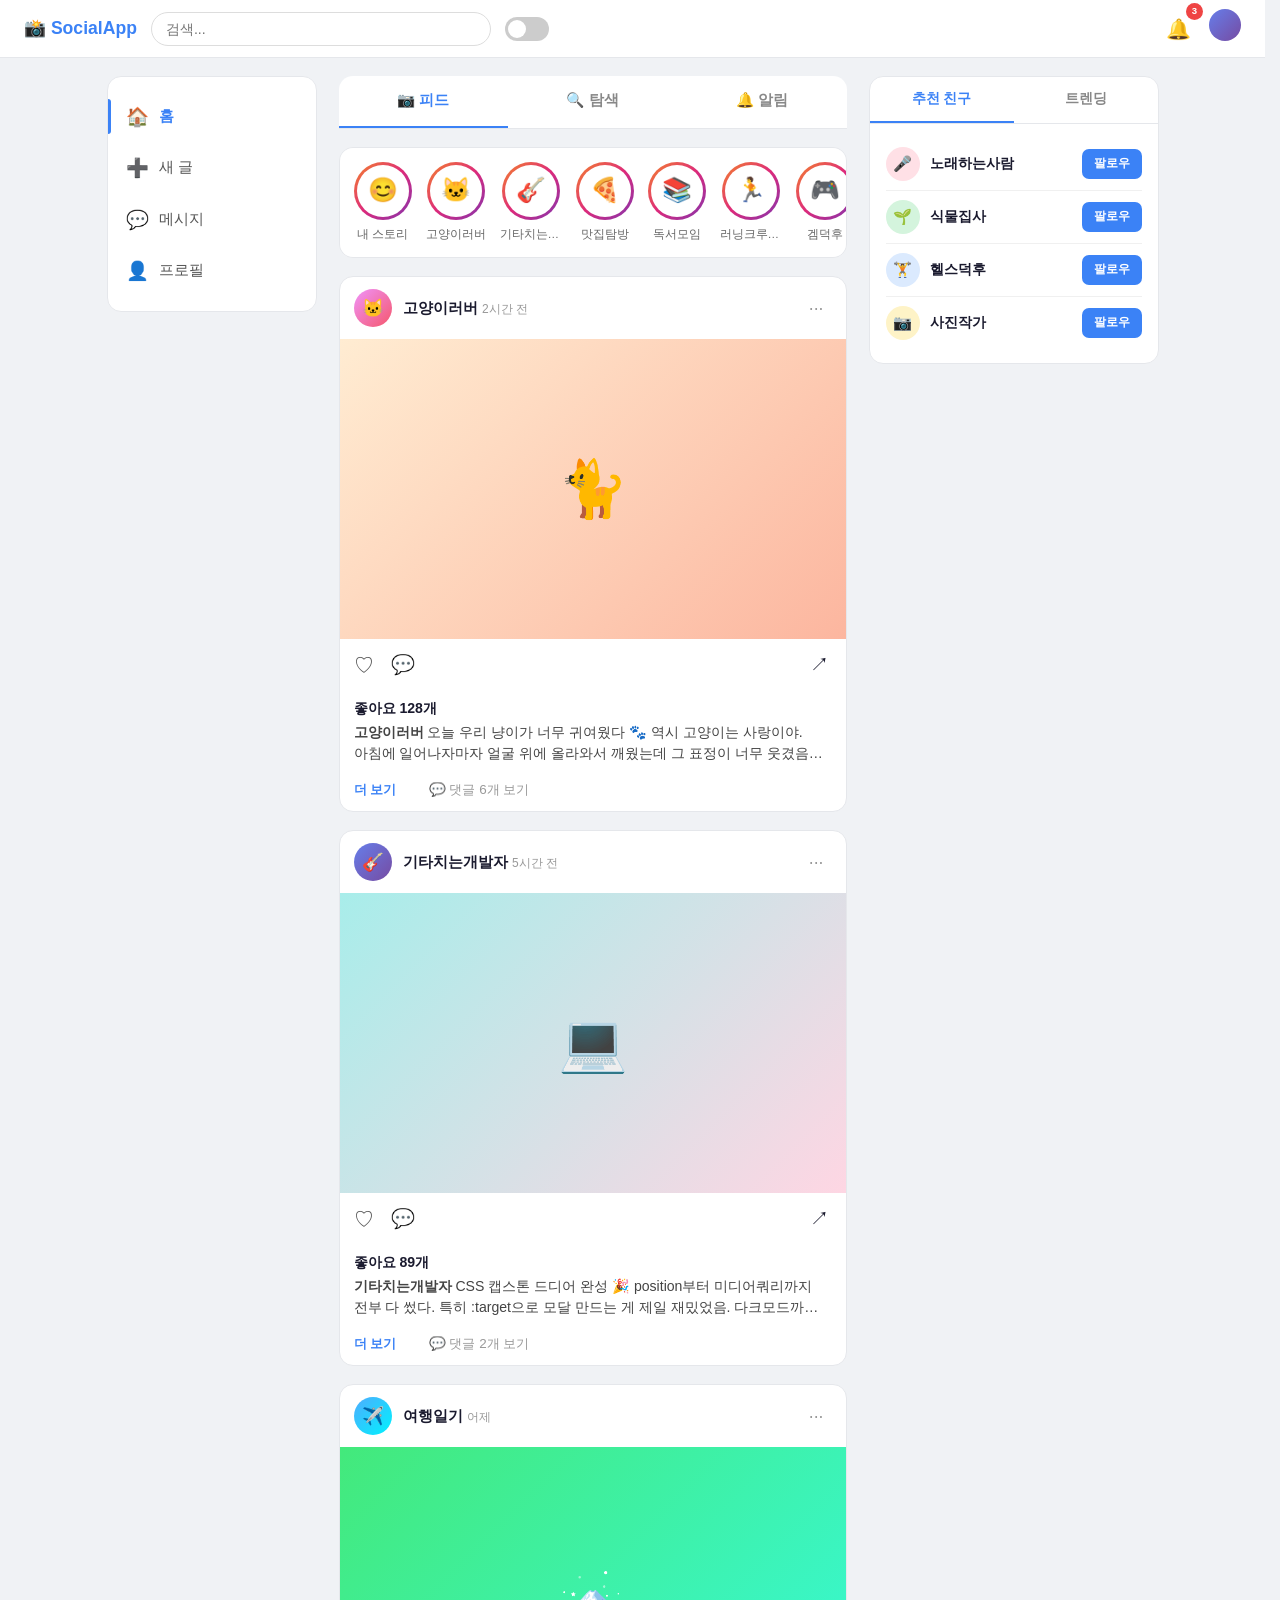
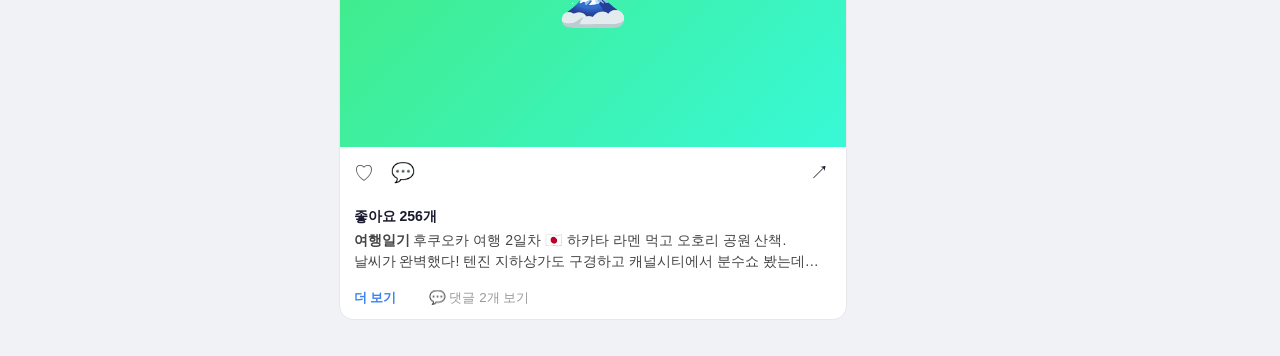
==== index.html @ 917cfbed "파일 이름 수정" ====
<!DOCTYPE html>
<html lang="ko">
<head>
  <meta charset="UTF-8">
  <meta name="viewport" content="width=device-width, initial-scale=1.0">
  <meta name="description" content="SocialApp — 친구들의 일상을 공유하는 SNS 피드">
  <title>SocialApp — 피드</title>
  <style>
/* ══════════════════════════════════════
   🔧 리셋 + 기본 설정
   ══════════════════════════════════════ */
*,*::before,*::after { box-sizing: border-box; margin: 0; padding: 0; }

html {
  /* 스크롤바 자리를 항상 예약 → 탭 전환 시 콘텐츠 길이가 달라도 폭이 안 바뀜 */
  scrollbar-gutter: stable;
  /* 구형 브라우저 fallback: 세로 스크롤바 항상 표시 */
  overflow-y: scroll;
}

body {
  font-family: 'Pretendard', -apple-system, BlinkMacSystemFont, 'Segoe UI', sans-serif;
  background: #f0f2f5;
  color: #1a1a2e;
  line-height: 1.6;
  /* 자연어 줄바꿈: 한글·영어 혼용 시 단어 잘림 방지 */
  word-break: keep-all;
  overflow-wrap: break-word;
}

/* 스크린리더 전용 (시각적으로 숨기되 접근성 유지) */
.sr-only {
  position: absolute;
  width: 1px; height: 1px;
  padding: 0; margin: -1px;
  overflow: hidden;
  clip: rect(0,0,0,0);
  white-space: nowrap;
  border: 0;
}

/* 키보드 포커스 시각화 — 접근성 필수! */
:focus-visible {
  outline: 2px solid #3b82f6;
  outline-offset: 2px;
}

/* 모달이 열리면 뒷배경 스크롤 잠금 (:target 모달 감지) */
body:has(.detail-modal:target),
body:has(.new-post-modal:target) {
  overflow: hidden;
}

/* 링크 기본 스타일 */
a { text-decoration: none; color: inherit; }

/* 이미지·미디어 반응형 기본 */
img, svg, video { max-width: 100%; height: auto; display: block; }

/* 버튼 리셋 */
button {
  font: inherit;
  cursor: pointer;
  border: none;
  background: none;
}

/* 리스트 리셋 */
ul, ol { list-style: none; }

/* ══════════════════════════════════════
   🌙 10. 다크모드 (:has)
   ══════════════════════════════════════ */
#dark-mode { display: none; }

.toggle-switch {
  position: relative;
  width: 44px; height: 24px;
  background: #ccc;
  border-radius: 12px;
  cursor: pointer;
  transition: background 0.3s;
  flex-shrink: 0;
}
.toggle-switch::after {
  content: '';
  position: absolute;
  top: 3px; left: 3px;
  width: 18px; height: 18px;
  background: #fff;
  border-radius: 50%;
  transition: transform 0.3s;
}

/* 체크 시 토글 이동 */
#dark-mode:checked + .site-header .toggle-switch { background: #3b82f6; }
#dark-mode:checked + .site-header .toggle-switch::after { transform: translateX(20px); }

/* :has() — 전체 다크 전환 */
body:has(#dark-mode:checked) { background: #0d1117; color: #e6edf3; }
body:has(#dark-mode:checked) .site-header { background: #161b22; border-color: #30363d; }
body:has(#dark-mode:checked) .post-card,
body:has(#dark-mode:checked) .aside-panel,
body:has(#dark-mode:checked) .sidebar,
body:has(#dark-mode:checked) .stories { background: #161b22; border-color: #30363d; }
body:has(#dark-mode:checked) .search-input { background: #21262d; border-color: #30363d; color: #e6edf3; }
body:has(#dark-mode:checked) .mobile-nav { background: #161b22; border-color: #30363d; }
body:has(#dark-mode:checked) .dropdown-menu { background: #21262d; border-color: #30363d; }
body:has(#dark-mode:checked) .sidebar a { color: #aaa; }
body:has(#dark-mode:checked) .sidebar a:hover { background: rgba(255,255,255,.06); color: #fff; }
body:has(#dark-mode:checked) .tab-bar label { color: #888; }
body:has(#dark-mode:checked) .story-name { color: #aaa; }
body:has(#dark-mode:checked) .post-text { color: #ccc; }
body:has(#dark-mode:checked) .detail-box { background: #161b22; color: #e6edf3; }
body:has(#dark-mode:checked) .detail-content { background: #161b22; }
body:has(#dark-mode:checked) .detail-comment { background: #21262d; }
body:has(#dark-mode:checked) .comments-toggle { color: #60a5fa; }
body:has(#dark-mode:checked) .modal-box { background: #161b22; color: #e6edf3; }
body:has(#dark-mode:checked) .modal-input,
body:has(#dark-mode:checked) .modal-textarea { background: #21262d; border-color: #30363d; color: #e6edf3; }
body:has(#dark-mode:checked) .explore-item { background: #21262d; }
body:has(#dark-mode:checked) .notif-item { border-color: #30363d; }
body:has(#dark-mode:checked) .post-menu-list { background: #21262d; border-color: #30363d; }
body:has(#dark-mode:checked) .more-link { color: #60a5fa; }

/* ══════════════════════════════════════
   🧭 1. 헤더 (sticky)
   ══════════════════════════════════════ */
.site-header {
  position: sticky;
  top: 0;
  z-index: 100;
  background: #fff;
  border-bottom: 1px solid #e5e7eb;
  display: flex;
  align-items: center;
  gap: 8px;
  padding: 0 12px;
  height: 58px;
}

.site-logo {
  font-weight: 800;
  font-size: 0.95rem;
  color: #3b82f6;
  white-space: nowrap;
}

/* 검색 폼 */
.search-form { flex: 1; max-width: 120px; }
.search-input {
  width: 100%;
  padding: 8px 14px;
  border: 1px solid #ddd;
  border-radius: 20px;
  font-size: 0.8rem;
  transition: border-color 0.2s, box-shadow 0.2s;
}
.search-input:focus {
  outline: none;
  border-color: #3b82f6;
  box-shadow: 0 0 0 3px rgba(59,130,246,0.12);
}

.header-actions {
  display: flex;
  align-items: center;
  gap: 14px;
  margin-left: auto;
}

/* 알림 뱃지 */
.icon-button {
  position: relative;
  font-size: 1.25rem;
  padding: 4px;
  background: none;
  border: none;
}
.notification-badge {
  position: absolute;
  top: -6px; right: -8px;
  background: #ef4444;
  color: #fff;
  font-size: 0.6rem;
  font-weight: 700;
  min-width: 17px; height: 17px;
  border-radius: 9px;
  display: flex;
  align-items: center;
  justify-content: center;
  padding: 0 4px;
}

/* 프로필 드롭다운 */
.profile-dropdown { position: relative; }
.profile-avatar {
  width: 32px; height: 32px;
  border-radius: 50%;
  background: linear-gradient(135deg, #667eea, #764ba2);
  cursor: pointer;
  /* 접근성: 배경 이미지 대체 텍스트 역할 */
}
.dropdown-menu {
  position: absolute;
  top: calc(100% + 6px); right: 0;
  background: #fff;
  border: 1px solid #e5e7eb;
  border-radius: 10px;
  min-width: 155px;
  padding: 5px 0;
  display: none;
  z-index: 200;
  box-shadow: 0 8px 24px rgba(0,0,0,0.1);
}
.profile-dropdown:hover .dropdown-menu,
.profile-dropdown:focus-within .dropdown-menu { display: block; }
.dropdown-menu a {
  display: block;
  padding: 8px 15px;
  font-size: 0.88rem;
  color: #555;
}
.dropdown-menu a:hover { background: #f0f2f5; color: #1a1a2e; }

/* ══════════════════════════════════════
   📐 2. 3열 반응형 레이아웃
   ══════════════════════════════════════ */
.site-layout {
  display: grid;
  grid-template-columns: 1fr; /* 모바일 기본: 1열 */
  gap: 22px;
  max-width: 1100px;
  margin: 0 auto;
  padding: 10px;
}

/* ══════════════════════════════════════
   📋 3. 사이드바 (nav)
   ══════════════════════════════════════ */
.sidebar {
  display: none; /* 모바일 기본: 숨김 → 데스크톱에서 표시 */
  position: sticky;
  top: 76px;
  align-self: start;
  background: #fff;
  border-radius: 14px;
  padding: 14px 0;
  border: 1px solid #e5e7eb;
}
.sidebar-nav a {
  display: flex;
  align-items: center;
  gap: 11px;
  padding: 11px 18px;
  font-size: 0.92rem;
  color: #555;
  transition: background 0.2s, color 0.2s;
  position: relative;
}
.sidebar-nav a:hover { background: #f0f2f5; color: #1a1a2e; }
.sidebar-nav a[aria-current="page"] { color: #3b82f6; font-weight: 700; }
.sidebar-nav a[aria-current="page"]::before {
  content: '';
  position: absolute;
  left: 0; top: 8px; bottom: 8px;
  width: 3px;
  background: #3b82f6;
  border-radius: 0 3px 3px 0;
}
.nav-icon { font-size: 1.15rem; width: 22px; text-align: center; }

/* ══════════════════════════════════════
   🔀 4. 피드 탭 (CSS-only radio)
   ══════════════════════════════════════ */
.feed-section > input[type="radio"] { display: none; }

/* 가운데 grid 셀: min-width:0 → 안의 가로 스크롤(스토리)이 컬럼을 밀어내지 않음
   (grid/flex 아이템의 기본 min-width:auto는 콘텐츠 크기까지 커지므로 0으로 막음) */
.feed-section { min-width: 0; padding-bottom: 68px; /* 모바일 하단탭 공간 */ }

.tab-bar {
  display: flex;
  border-bottom: 1px solid #e5e7eb;
  margin-bottom: 18px;
  background: #fff;
  border-radius: 14px 14px 0 0;
  overflow: hidden;
}
.tab-bar label {
  flex: 1;
  text-align: center;
  padding: 13px 0;
  font-size: 0.92rem;
  font-weight: 600;
  color: #888;
  cursor: pointer;
  border-bottom: 2px solid transparent;
  transition: color 0.2s, border-color 0.2s;
}
.tab-bar label:hover { color: #1a1a2e; }

/* 선택된 탭 스타일 */
#tab-feed:checked   ~ .tab-bar [for="tab-feed"],
#tab-explore:checked ~ .tab-bar [for="tab-explore"],
#tab-notif:checked   ~ .tab-bar [for="tab-notif"] {
  color: #3b82f6;
  border-bottom-color: #3b82f6;
}

/* 패널 전환 */
.tab-panel { display: none; }
#tab-feed:checked   ~ .panel-feed,
#tab-explore:checked ~ .panel-explore,
#tab-notif:checked   ~ .panel-notif { display: block; }

/* ── 탐색 이미지 그리드 ── */
.explore-grid {
  display: grid;
  grid-template-columns: repeat(auto-fill, minmax(100px, 1fr));
  gap: 6px;
}
.explore-item {
  aspect-ratio: 1;
  border-radius: 8px;
  display: flex;
  align-items: center;
  justify-content: center;
  font-size: 2rem;
  overflow: hidden;
  position: relative;
}
.explore-item::after {
  content: '';
  position: absolute;
  inset: 0;
  background: rgba(0,0,0,0);
  transition: background 0.3s;
}
.explore-item:hover::after { background: rgba(0,0,0,0.3); }
.explore-item span { transition: transform 0.4s; }
.explore-item:hover span { transform: scale(1.15); }

/* ── 알림 목록 ── */
.notif-item {
  display: flex;
  align-items: center;
  gap: 12px;
  padding: 12px 0;
  border-bottom: 1px solid #f0f0f0;
  font-size: 0.88rem;
}
.notif-item:last-child { border-bottom: none; }
.notif-avatar {
  width: 36px; height: 36px;
  border-radius: 50%;
  flex-shrink: 0;
  display: flex;
  align-items: center;
  justify-content: center;
  font-size: 1rem;
}
.notif-text { flex: 1; color: #555; }
.notif-text strong { color: #1a1a2e; }
.notif-time { font-size: 0.78rem; color: #aaa; white-space: nowrap; }

/* ══════════════════════════════════════
   📖 5. 스토리 (가로 스크롤)
   ══════════════════════════════════════ */
.stories {
  display: flex;
  gap: 14px;
  overflow-x: auto;
  padding: 14px;
  background: #fff;
  border-radius: 14px;
  border: 1px solid #e5e7eb;
  margin-bottom: 18px;
  scrollbar-width: thin;
}
.story-item {
  display: flex;
  flex-direction: column;
  align-items: center;
  gap: 5px;
  flex-shrink: 0; /* 찌그러지지 않게 */
  cursor: pointer;
}
.story-avatar {
  width: 50px; height: 50px;
  border-radius: 50%;
  display: flex;
  align-items: center;
  justify-content: center;
  font-size: 1.2rem;
  /* 그라데이션 테두리 트릭 */
  border: 3px solid transparent;
  background-image: linear-gradient(#fff, #fff),
                    linear-gradient(135deg, #f58529, #dd2a7b, #8134af);
  background-origin: border-box;
  background-clip: padding-box, border-box;
  transition: transform 0.2s;
}
.story-item:hover .story-avatar { transform: scale(1.1); }
.story-name {
  font-size: 0.72rem;
  color: #666;
  max-width: 62px;
  overflow: hidden;
  text-overflow: ellipsis;
  white-space: nowrap;
  text-align: center;
}

/* ══════════════════════════════════════
   📰 6. 포스트 카드
   ══════════════════════════════════════ */
.post-card {
  background: #fff;
  border-radius: 14px;
  border: 1px solid #e5e7eb;
  margin-bottom: 18px;
  overflow: hidden;
}

/* 포스트 헤더 */
.post-header {
  display: flex;
  align-items: center;
  gap: 11px;
  padding: 12px 14px;
}
.post-avatar {
  width: 38px; height: 38px;
  border-radius: 50%;
  flex-shrink: 0;
  display: flex;
  align-items: center;
  justify-content: center;
  font-size: 1.1rem;
}
.post-user-info { flex: 1; }
.post-username { font-weight: 700; font-size: 0.92rem; }
.post-timestamp { font-size: 0.75rem; color: #999; }

/* ··· 드롭다운 */
.post-menu { position: relative; }
.post-menu-button {
  font-size: 1.1rem;
  color: #999;
  padding: 4px 8px;
}
.post-menu-button:hover { color: #333; }
.post-menu-list {
  position: absolute;
  top: 100%; right: 0;
  background: #fff;
  border: 1px solid #e5e7eb;
  border-radius: 8px;
  min-width: 140px;
  padding: 4px 0;
  display: none;
  z-index: 50;
  box-shadow: 0 6px 18px rgba(0,0,0,0.08);
}
.post-menu:hover .post-menu-list,
.post-menu:focus-within .post-menu-list { display: block; }
.post-menu-list a {
  display: block;
  padding: 8px 14px;
  font-size: 0.84rem;
  color: #555;
}
.post-menu-list a:hover { background: #f0f2f5; }

/* 이미지 줌 */
.post-image-wrap {
  overflow: hidden;
  height: 220px;
}
.post-image {
  width: 100%; height: 100%;
  display: flex;
  align-items: center;
  justify-content: center;
  font-size: 3.5rem;
  transition: transform 0.5s ease;
}
.post-image-wrap:hover .post-image { transform: scale(1.05); }

/* 액션 바 */
.post-actions {
  display: flex;
  align-items: center;
  gap: 14px;
  padding: 8px 14px;
}
.action-button, .action-share {
  font-size: 1.2rem;
  padding: 3px;
  color: inherit;
  transition: transform 0.2s, color 0.2s;
}
.action-button:hover, .action-share:hover { transform: scale(1.2); color: #3b82f6; }
.action-share { margin-left: auto; }

/* CSS 좋아요 토글 */
.like-checkbox { display: none; }
.like-label {
  font-size: 1.25rem;
  cursor: pointer;
  user-select: none;
  color: #555;
  transition: transform 0.2s;
}
@keyframes heartPulse {
  0%   { transform: scale(1); }
  25%  { transform: scale(1.35); }
  50%  { transform: scale(1); }
  75%  { transform: scale(1.15); }
  100% { transform: scale(1); }
}
.like-checkbox:checked + .like-label {
  color: #ef4444;
  animation: heartPulse 0.45s ease;
}

/* 본문 + 말줄임 */
.post-body { padding: 5px 14px 12px; }
.post-likes { font-weight: 700; font-size: 0.88rem; margin-bottom: 3px; }
.post-text {
  font-size: 0.88rem;
  color: #444;
  line-height: 1.5;
  /* 2줄 말줄임 */
  display: -webkit-box;
  -webkit-line-clamp: 2;
  -webkit-box-orient: vertical;
  overflow: hidden;
}
.more-link {
  display: inline-block;
  padding: 2px 14px 10px;
  font-size: 0.84rem;
  color: #3b82f6;
  font-weight: 600;
}
.more-link:hover { text-decoration: underline; }
.comment-count-link {
  display: inline-block;
  padding: 2px 14px 10px;
  font-size: 0.84rem;
  color: #999;
}

/* ══════════════════════════════════════
   🔍 7. 포스트 상세 모달 (:target)
   ══════════════════════════════════════ */
.detail-modal {
  display: none;
  position: fixed;
  inset: 0;
  z-index: 1000;
}
.detail-modal:target {
  display: flex;
  align-items: center;
  justify-content: center;
}
.detail-backdrop {
  position: fixed;
  inset: 0;
  background: rgba(0,0,0,0.65);
}
.detail-box {
  position: relative;
  z-index: 1001;
  background: #fff;
  border-radius: 16px;
  overflow: hidden;
  display: grid;
  grid-template-columns: 1fr; /* 모바일 기본: 1열 (이미지 위 / 내용 아래) */
  width: 95vw;
  max-width: 95vw;
  height: auto;
  max-height: 90vh;
  overflow-y: auto;
  box-shadow: 0 20px 60px rgba(0,0,0,0.25);
}
.detail-image {
  display: flex;
  align-items: center;
  justify-content: center;
  font-size: 3rem;
  /* 모바일 기본: 위에 쌓이므로 고정 높이 + 줄어들지 않게 */
  height: 200px;
  flex-shrink: 0;
  overflow: hidden;
}
.detail-content {
  display: flex;
  flex-direction: column;
  /* 부모(고정 높이)를 꽉 채움 → 내부 .detail-body가 스크롤 영역이 됨 */
  height: 100%;
  min-height: 0; /* flex 자식 overflow 스크롤이 작동하려면 필요 */
  background: #fff;
}
.detail-header {
  display: flex;
  align-items: center;
  gap: 10px;
  padding: 14px 16px;
  border-bottom: 1px solid #e5e7eb;
}
.detail-avatar {
  width: 36px; height: 36px;
  border-radius: 50%;
  flex-shrink: 0;
  display: flex;
  align-items: center;
  justify-content: center;
  font-size: 1rem;
}
.detail-username { font-weight: 700; font-size: 0.92rem; }
.detail-close {
  margin-left: auto;
  font-size: 1.3rem;
  color: #999;
  padding: 4px 8px;
}
.detail-close:hover { color: #333; }
.detail-body {
  padding: 16px;
  flex: 1;
  overflow-y: auto;
}
.detail-full-text {
  font-size: 0.9rem;
  line-height: 1.6;
  margin-bottom: 16px;
  color: #333;
}
.detail-comments-title {
  font-size: 0.85rem;
  font-weight: 700;
  color: #888;
  margin-bottom: 10px;
  padding-top: 12px;
  border-top: 1px solid #e5e7eb;
}
.detail-comment {
  display: flex;
  gap: 9px;
  align-items: flex-start;
  padding: 8px 0;
  font-size: 0.85rem;
}
.detail-comment-avatar {
  width: 28px; height: 28px;
  border-radius: 50%;
  flex-shrink: 0;
  display: flex;
  align-items: center;
  justify-content: center;
  font-size: 0.75rem;
  background: #e5e7eb;
}
.detail-comment-name { font-weight: 700; margin-right: 5px; }

/* 댓글 아코디언 (CSS-only "더보기") */
.comments-more { display: none; } /* 체크박스 숨김 */
.comments-extra {
  max-height: 0;
  overflow: hidden;
  transition: max-height 0.4s ease;
}
.comments-more:checked ~ .comments-extra { max-height: 600px; }
.comments-toggle {
  display: inline-block;
  margin-top: 6px;
  font-size: 0.82rem;
  color: #3b82f6;
  font-weight: 600;
  cursor: pointer;
}
.comments-toggle:hover { text-decoration: underline; }
/* 펼쳐지면 "더보기" → "접기" 텍스트 전환 */
.comments-toggle .label-open { display: inline; }
.comments-toggle .label-close { display: none; }
.comments-more:checked ~ .comments-toggle .label-open { display: none; }
.comments-more:checked ~ .comments-toggle .label-close { display: inline; }

/* ══════════════════════════════════════
   ✏️ 8. 새 글 모달 (:target)
   ══════════════════════════════════════ */
.new-post-modal {
  display: none;
  position: fixed;
  inset: 0;
  z-index: 1000;
}
.new-post-modal:target { display: block; }
.modal-backdrop {
  position: fixed;
  inset: 0;
  background: rgba(0,0,0,0.55);
}
.modal-box {
  position: fixed;
  top: 50%; left: 50%;
  transform: translate(-50%, -50%);
  background: #fff;
  border-radius: 16px;
  padding: 28px;
  width: 460px;
  max-width: 92%;
  z-index: 1001;
}
.modal-close {
  position: absolute;
  top: 12px; right: 14px;
  font-size: 1.3rem;
  color: #999;
}
.modal-close:hover { color: #333; }
.modal-box h2 { font-size: 1.1rem; margin-bottom: 14px; }
.modal-input, .modal-textarea {
  width: 100%;
  padding: 10px 12px;
  border: 1.5px solid #ddd;
  border-radius: 8px;
  font: inherit;
  font-size: 0.9rem;
  margin-bottom: 10px;
  transition: border-color 0.2s;
}
.modal-input:focus, .modal-textarea:focus {
  outline: none;
  border-color: #3b82f6;
}
.modal-textarea { height: 100px; resize: vertical; }
.modal-upload {
  width: 100%; height: 70px;
  border: 2px dashed #ddd;
  border-radius: 10px;
  display: flex;
  align-items: center;
  justify-content: center;
  color: #aaa;
  font-size: 0.88rem;
  margin-bottom: 14px;
}
.modal-submit {
  width: 100%;
  padding: 11px;
  background: #3b82f6;
  color: #fff;
  border-radius: 8px;
  font-weight: 700;
  font-size: 0.95rem;
  transition: background 0.3s, transform 0.3s, box-shadow 0.3s;
}
.modal-submit:hover {
  background: #2563eb;
  transform: scale(1.02);
  box-shadow: 0 6px 18px rgba(59,130,246,0.3);
}

/* ══════════════════════════════════════
   👥 9. 우측 패널 탭
   ══════════════════════════════════════ */
.aside-panel {
  display: none; /* 모바일 기본: 숨김 → 태블릿+에서 표시 */
  position: sticky;
  top: 76px;
  align-self: start;
  background: #fff;
  border-radius: 14px;
  border: 1px solid #e5e7eb;
  overflow: hidden;
}
.aside-panel > input[type="radio"] { display: none; }
.aside-tab-bar {
  display: flex;
  border-bottom: 1px solid #e5e7eb;
}
.aside-tab-bar label {
  flex: 1;
  text-align: center;
  padding: 11px 0;
  font-size: 0.85rem;
  font-weight: 600;
  color: #888;
  cursor: pointer;
  border-bottom: 2px solid transparent;
  transition: color 0.2s, border-color 0.2s;
}
#aside-suggest:checked ~ .aside-tab-bar [for="aside-suggest"],
#aside-trend:checked ~ .aside-tab-bar [for="aside-trend"] {
  color: #3b82f6;
  border-bottom-color: #3b82f6;
}
.aside-tab-panel { display: none; padding: 14px 16px; }
#aside-suggest:checked ~ .panel-suggest,
#aside-trend:checked ~ .panel-trend { display: block; }

.suggest-item {
  display: flex;
  align-items: center;
  gap: 10px;
  padding: 9px 0;
}
.suggest-item:not(:last-child) { border-bottom: 1px solid #f0f0f0; }
.suggest-avatar {
  width: 34px; height: 34px;
  border-radius: 50%;
  flex-shrink: 0;
  display: flex;
  align-items: center;
  justify-content: center;
  font-size: 0.95rem;
}
.suggest-name { font-size: 0.85rem; font-weight: 600; flex: 1; }
.follow-button {
  padding: 5px 12px;
  background: #3b82f6;
  color: #fff;
  border-radius: 7px;
  font-size: 0.78rem;
  font-weight: 600;
  margin-left: auto;
  transition: background 0.3s, transform 0.3s, box-shadow 0.3s;
}
.follow-button:hover {
  background: #2563eb;
  transform: scale(1.05);
  box-shadow: 0 4px 12px rgba(59,130,246,0.3);
}
.trend-tag {
  display: inline-block;
  padding: 5px 12px;
  margin: 3px;
  background: #eff6ff;
  color: #3b82f6;
  border-radius: 16px;
  font-size: 0.8rem;
  font-weight: 600;
  transition: background 0.2s;
}
.trend-tag:hover { background: #dbeafe; }

/* ══════════════════════════════════════
   📱 11. 모바일 하단 네비
   ══════════════════════════════════════ */
.mobile-nav {
  display: block; /* 모바일 기본: 표시 → 태블릿+에서 숨김 */
  position: fixed;
  bottom: 0; left: 0;
  width: 100%;
  background: #fff;
  border-top: 1px solid #e5e7eb;
  padding: 7px 0 max(11px, env(safe-area-inset-bottom));
  z-index: 100;
}
.mobile-nav-inner {
  display: flex;
  justify-content: space-around;
  align-items: center;
}
.mobile-nav-item {
  font-size: 1.35rem;
  color: #999;
  padding: 5px 10px;
  background: none;
  border: none;
  transition: color 0.2s;
}
.mobile-nav-item[aria-current="page"] { color: #3b82f6; }
.mobile-nav-item:hover { color: #3b82f6; }

/* ══════════════════════════════════════
   📱 반응형 미디어쿼리 (모바일 퍼스트)
   기본 = 모바일 → min-width로 키워나감
   ══════════════════════════════════════ */

/* ── 태블릿+ (768px↑): 우측 패널 등장 → 2열 ── */
@media (min-width: 768px) {
  .site-layout {
    grid-template-columns: 1fr 290px;
    gap: 22px;
    padding: 18px 24px;
  }
  .aside-panel { display: block; }   /* 우측 패널 표시 */
  .mobile-nav { display: none; }     /* 하단 탭 숨김 */
  .feed-section { padding-bottom: 0; }

  /* 헤더·검색 키우기 */
  .site-header { gap: 14px; padding: 0 24px; }
  .site-logo { font-size: 1.1rem; }
  .search-form { max-width: 220px; }
  .search-input { font-size: 0.88rem; }

  /* 스토리·이미지·갤러리 키우기 */
  .post-image-wrap { height: 300px; }
  .story-avatar { width: 58px; height: 58px; font-size: 1.5rem; }
  .explore-grid { grid-template-columns: repeat(auto-fill, minmax(140px, 1fr)); }

  /* 모달: 2열 + 고정 높이 (이미지 안 늘어남) */
  .detail-box {
    grid-template-columns: 1fr 1fr;
    width: 800px;
    height: 540px;
    max-height: 85vh;
    overflow-y: hidden;
  }
  .detail-image { height: 100%; font-size: 5rem; }
}

/* ── 데스크톱+ (1024px↑): 사이드바 등장 → 3열 ── */
@media (min-width: 1024px) {
  .site-layout { grid-template-columns: 210px 1fr 290px; }
  .sidebar { display: block; }       /* 사이드바 표시 */
  .search-form { max-width: 340px; }
}
  </style>
</head>
<body>

<!-- 다크모드 체크박스 (body 직속 → :has 감지용) -->
<input type="checkbox" id="dark-mode" class="sr-only">

<!-- ══ 1. 헤더 ══ -->
<header class="site-header">
  <a href="#" class="site-logo" aria-label="SocialApp 홈">📸 SocialApp</a>

  <form class="search-form" role="search" action="#" onsubmit="return false">
    <label for="search" class="sr-only">검색</label>
    <input type="search" id="search" class="search-input" placeholder="검색...">
  </form>

  <label for="dark-mode" class="toggle-switch" role="switch" aria-label="다크모드 전환"></label>

  <div class="header-actions">
    <button class="icon-button" aria-label="알림 3개">
      <span aria-hidden="true">🔔</span>
      <span class="notification-badge" aria-hidden="true">3</span>
    </button>

    <div class="profile-dropdown">
      <button class="profile-avatar" aria-label="프로필 메뉴" aria-haspopup="true">
        <span class="sr-only">프로필</span>
      </button>
      <nav class="dropdown-menu" aria-label="프로필 메뉴">
        <a href="#">👤 내 프로필</a>
        <a href="#">⚙️ 설정</a>
        <a href="#">🚪 로그아웃</a>
      </nav>
    </div>
  </div>
</header>

<!-- ══ 본문 ══ -->
<div class="site-layout">

  <!-- ══ 3. 사이드바 ══ -->
  <aside class="sidebar" aria-label="사이드 메뉴">
    <nav class="sidebar-nav" aria-label="메인 네비게이션">
      <a href="#" aria-current="page"><span class="nav-icon" aria-hidden="true">🏠</span>홈</a>
      <a href="#new-post"><span class="nav-icon" aria-hidden="true">➕</span>새 글</a>
      <a href="#"><span class="nav-icon" aria-hidden="true">💬</span>메시지</a>
      <a href="#"><span class="nav-icon" aria-hidden="true">👤</span>프로필</a>
    </nav>
  </aside>

  <!-- ══ 피드 (main) ══ -->
  <main class="feed-section">
    <!-- 4. 탭 라디오 -->
    <input type="radio" name="feed-tab" id="tab-feed" checked>
    <input type="radio" name="feed-tab" id="tab-explore">
    <input type="radio" name="feed-tab" id="tab-notif">
    <div class="tab-bar" role="tablist">
      <label for="tab-feed" role="tab">📷 피드</label>
      <label for="tab-explore" role="tab">🔍 탐색</label>
      <label for="tab-notif" role="tab">🔔 알림</label>
    </div>

    <!-- ═══ 피드 패널 ═══ -->
    <div class="tab-panel panel-feed" role="tabpanel">

      <!-- 5. 스토리 -->
      <section class="stories" aria-label="스토리">
        <h2 class="sr-only">스토리 목록</h2>
        <article class="story-item"><div class="story-avatar" role="img" aria-label="내 스토리">😊</div><span class="story-name">내 스토리</span></article>
        <article class="story-item"><div class="story-avatar" role="img" aria-label="고양이러버">🐱</div><span class="story-name">고양이러버</span></article>
        <article class="story-item"><div class="story-avatar" role="img" aria-label="기타치는개발자">🎸</div><span class="story-name">기타치는개발자</span></article>
        <article class="story-item"><div class="story-avatar" role="img" aria-label="맛집탐방">🍕</div><span class="story-name">맛집탐방</span></article>
        <article class="story-item"><div class="story-avatar" role="img" aria-label="독서모임">📚</div><span class="story-name">독서모임</span></article>
        <article class="story-item"><div class="story-avatar" role="img" aria-label="러닝크루서울">🏃</div><span class="story-name">러닝크루서울</span></article>
        <article class="story-item"><div class="story-avatar" role="img" aria-label="겜덕후">🎮</div><span class="story-name">겜덕후</span></article>
        <article class="story-item"><div class="story-avatar" role="img" aria-label="여행일기">✈️</div><span class="story-name">여행일기</span></article>
        <article class="story-item"><div class="story-avatar" role="img" aria-label="그림쟁이">🎨</div><span class="story-name">그림쟁이</span></article>
      </section>

      <!-- ══ 6. 포스트 1 ══ -->
      <article class="post-card">
        <header class="post-header">
          <div class="post-avatar" style="background:linear-gradient(135deg,#f093fb,#f5576c)" role="img" aria-label="고양이러버 프로필">🐱</div>
          <div class="post-user-info">
            <strong class="post-username">고양이러버</strong>
            <time class="post-timestamp" datetime="2026-06-24T07:00">2시간 전</time>
          </div>
          <div class="post-menu">
            <button class="post-menu-button" aria-label="게시글 옵션" aria-haspopup="true">···</button>
            <div class="post-menu-list" role="menu">
              <a href="#" role="menuitem">🔗 링크 복사</a>
              <a href="#" role="menuitem">🚫 숨기기</a>
              <a href="#" role="menuitem">⚠️ 신고</a>
            </div>
          </div>
        </header>

        <figure class="post-image-wrap">
          <div class="post-image" style="background:linear-gradient(135deg,#ffecd2,#fcb69f)" role="img" aria-label="고양이 사진">🐈</div>
        </figure>

        <div class="post-actions">
          <input type="checkbox" id="like-1" class="like-checkbox">
          <label for="like-1" class="like-label" aria-label="좋아요">♡</label>
          <a href="#post-1" class="action-button" aria-label="댓글 보기">💬</a>
          <a href="#post-1" class="action-button action-share" aria-label="게시글 열기">↗</a>
        </div>

        <div class="post-body">
          <p class="post-likes">좋아요 128개</p>
          <p class="post-text"><strong>고양이러버</strong> 오늘 우리 냥이가 너무 귀여웠다 🐾 역시 고양이는 사랑이야. 아침에 일어나자마자 얼굴 위에 올라와서 깨웠는데 그 표정이 너무 웃겼음 ㅋㅋㅋ 다음에 영상으로 찍어야지</p>
        </div>
        <a href="#post-1" class="more-link">더 보기</a>
        <a href="#post-1" class="comment-count-link">💬 댓글 6개 보기</a>
      </article>

      <!-- ══ 포스트 2 ══ -->
      <article class="post-card">
        <header class="post-header">
          <div class="post-avatar" style="background:linear-gradient(135deg,#667eea,#764ba2)" role="img" aria-label="기타치는개발자 프로필">🎸</div>
          <div class="post-user-info">
            <strong class="post-username">기타치는개발자</strong>
            <time class="post-timestamp" datetime="2026-06-24T04:00">5시간 전</time>
          </div>
          <div class="post-menu">
            <button class="post-menu-button" aria-label="게시글 옵션">···</button>
            <div class="post-menu-list" role="menu"><a href="#" role="menuitem">🔗 링크 복사</a><a href="#" role="menuitem">🚫 숨기기</a><a href="#" role="menuitem">⚠️ 신고</a></div>
          </div>
        </header>
        <figure class="post-image-wrap"><div class="post-image" style="background:linear-gradient(135deg,#a8edea,#fed6e3)" role="img" aria-label="코딩 화면">💻</div></figure>
        <div class="post-actions">
          <input type="checkbox" id="like-2" class="like-checkbox"><label for="like-2" class="like-label" aria-label="좋아요">♡</label>
          <a href="#post-2" class="action-button" aria-label="댓글 보기">💬</a>
          <a href="#post-2" class="action-button action-share" aria-label="게시글 열기">↗</a>
        </div>
        <div class="post-body">
          <p class="post-likes">좋아요 89개</p>
          <p class="post-text"><strong>기타치는개발자</strong> CSS 캡스톤 드디어 완성 🎉 position부터 미디어쿼리까지 전부 다 썼다. 특히 :target으로 모달 만드는 게 제일 재밌었음. 다크모드까지 :has()로 구현해봤는데 진짜 JS 없이도 되는 게 신기하다</p>
        </div>
        <a href="#post-2" class="more-link">더 보기</a>
        <a href="#post-2" class="comment-count-link">💬 댓글 2개 보기</a>
      </article>

      <!-- ══ 포스트 3 ══ -->
      <article class="post-card">
        <header class="post-header">
          <div class="post-avatar" style="background:linear-gradient(135deg,#4facfe,#00f2fe)" role="img" aria-label="여행일기 프로필">✈️</div>
          <div class="post-user-info">
            <strong class="post-username">여행일기</strong>
            <time class="post-timestamp" datetime="2026-06-23">어제</time>
          </div>
          <div class="post-menu">
            <button class="post-menu-button" aria-label="게시글 옵션">···</button>
            <div class="post-menu-list" role="menu"><a href="#" role="menuitem">🔗 링크 복사</a><a href="#" role="menuitem">🚫 숨기기</a><a href="#" role="menuitem">⚠️ 신고</a></div>
          </div>
        </header>
        <figure class="post-image-wrap"><div class="post-image" style="background:linear-gradient(135deg,#43e97b,#38f9d7)" role="img" aria-label="산 풍경">🗻</div></figure>
        <div class="post-actions">
          <input type="checkbox" id="like-3" class="like-checkbox"><label for="like-3" class="like-label" aria-label="좋아요">♡</label>
          <a href="#post-3" class="action-button" aria-label="댓글 보기">💬</a>
          <a href="#post-3" class="action-button action-share" aria-label="게시글 열기">↗</a>
        </div>
        <div class="post-body">
          <p class="post-likes">좋아요 256개</p>
          <p class="post-text"><strong>여행일기</strong> 후쿠오카 여행 2일차 🇯🇵 하카타 라멘 먹고 오호리 공원 산책. 날씨가 완벽했다! 텐진 지하상가도 구경하고 캐널시티에서 분수쇼 봤는데 진짜 볼거리 많은 도시</p>
        </div>
        <a href="#post-3" class="more-link">더 보기</a>
        <a href="#post-3" class="comment-count-link">💬 댓글 2개 보기</a>
      </article>
    </div>

    <!-- ═══ 탐색 패널 ═══ -->
    <section class="tab-panel panel-explore" role="tabpanel" aria-label="탐색">
      <h2 class="sr-only">탐색 갤러리</h2>
      <div class="explore-grid">
        <div class="explore-item" style="background:linear-gradient(135deg,#f5af19,#f12711)"><span aria-hidden="true">🏔️</span></div>
        <div class="explore-item" style="background:linear-gradient(135deg,#667eea,#764ba2)"><span aria-hidden="true">🎸</span></div>
        <div class="explore-item" style="background:linear-gradient(135deg,#43e97b,#38f9d7)"><span aria-hidden="true">🌿</span></div>
        <div class="explore-item" style="background:linear-gradient(135deg,#fa709a,#fee140)"><span aria-hidden="true">🍰</span></div>
        <div class="explore-item" style="background:linear-gradient(135deg,#a8edea,#fed6e3)"><span aria-hidden="true">🐶</span></div>
        <div class="explore-item" style="background:linear-gradient(135deg,#ffecd2,#fcb69f)"><span aria-hidden="true">☕</span></div>
        <div class="explore-item" style="background:linear-gradient(135deg,#4facfe,#00f2fe)"><span aria-hidden="true">🏄</span></div>
        <div class="explore-item" style="background:linear-gradient(135deg,#f093fb,#f5576c)"><span aria-hidden="true">🎨</span></div>
        <div class="explore-item" style="background:linear-gradient(135deg,#30cfd0,#330867)"><span aria-hidden="true">🌌</span></div>
      </div>
    </section>

    <!-- ═══ 알림 패널 ═══ -->
    <section class="tab-panel panel-notif" role="tabpanel" aria-label="알림">
      <h2 class="sr-only">알림 목록</h2>
      <div class="notif-item"><div class="notif-avatar" style="background:#ffe0e6" aria-hidden="true">🐱</div><p class="notif-text"><strong>고양이러버</strong>님이 게시물을 좋아합니다.</p><time class="notif-time">2시간</time></div>
      <div class="notif-item"><div class="notif-avatar" style="background:#d4f4dd" aria-hidden="true">🎸</div><p class="notif-text"><strong>기타치는개발자</strong>님이 댓글을 남겼습니다.</p><time class="notif-time">5시간</time></div>
      <div class="notif-item"><div class="notif-avatar" style="background:#dbeafe" aria-hidden="true">✈️</div><p class="notif-text"><strong>여행일기</strong>님이 팔로우하기 시작했습니다.</p><time class="notif-time">어제</time></div>
      <div class="notif-item"><div class="notif-avatar" style="background:#fef3c7" aria-hidden="true">🍕</div><p class="notif-text"><strong>맛집탐방</strong>님이 스토리에 반응했습니다 🔥</p><time class="notif-time">2일 전</time></div>
    </section>
  </main>

  <!-- ══ 9. 우측 패널 ══ -->
  <aside class="aside-panel" aria-label="추천 및 트렌딩">
    <input type="radio" name="aside-tab" id="aside-suggest" checked>
    <input type="radio" name="aside-tab" id="aside-trend">
    <div class="aside-tab-bar" role="tablist">
      <label for="aside-suggest" role="tab">추천 친구</label>
      <label for="aside-trend" role="tab">트렌딩</label>
    </div>
    <div class="aside-tab-panel panel-suggest" role="tabpanel">
      <div class="suggest-item"><div class="suggest-avatar" style="background:#ffe0e6" aria-hidden="true">🎤</div><span class="suggest-name">노래하는사람</span><button class="follow-button">팔로우</button></div>
      <div class="suggest-item"><div class="suggest-avatar" style="background:#d4f4dd" aria-hidden="true">🌱</div><span class="suggest-name">식물집사</span><button class="follow-button">팔로우</button></div>
      <div class="suggest-item"><div class="suggest-avatar" style="background:#dbeafe" aria-hidden="true">🏋️</div><span class="suggest-name">헬스덕후</span><button class="follow-button">팔로우</button></div>
      <div class="suggest-item"><div class="suggest-avatar" style="background:#fef3c7" aria-hidden="true">📷</div><span class="suggest-name">사진작가</span><button class="follow-button">팔로우</button></div>
    </div>
    <div class="aside-tab-panel panel-trend" role="tabpanel">
      <a href="#" class="trend-tag">#CSS캡스톤</a>
      <a href="#" class="trend-tag">#프론트엔드</a>
      <a href="#" class="trend-tag">#후쿠오카</a>
      <a href="#" class="trend-tag">#고양이</a>
      <a href="#" class="trend-tag">#개발자일상</a>
      <a href="#" class="trend-tag">#오르미</a>
      <a href="#" class="trend-tag">#Grid</a>
      <a href="#" class="trend-tag">#반응형</a>
    </div>
  </aside>
</div>

<!-- ══════ 7. 포스트 상세 모달들 ══════ -->

<div class="detail-modal" id="post-1" role="dialog" aria-label="고양이러버 게시글 상세">
  <a href="#" class="detail-backdrop" aria-label="닫기"></a>
  <div class="detail-box">
    <div class="detail-image" style="background:linear-gradient(135deg,#ffecd2,#fcb69f)" role="img" aria-label="고양이 사진">🐈</div>
    <div class="detail-content">
      <header class="detail-header">
        <div class="detail-avatar" style="background:linear-gradient(135deg,#f093fb,#f5576c)" aria-hidden="true">🐱</div>
        <strong class="detail-username">고양이러버</strong>
        <a href="#" class="detail-close" aria-label="닫기">✕</a>
      </header>
      <div class="detail-body">
        <p class="detail-full-text"><strong>고양이러버</strong> 오늘 우리 냥이가 너무 귀여웠다 🐾 역시 고양이는 사랑이야. 아침에 일어나자마자 얼굴 위에 올라와서 깨웠는데 그 표정이 너무 웃겼음 ㅋㅋㅋ 다음에 영상으로 찍어야지. 참고로 이름은 "모찌"입니다 🍡</p>
        <h3 class="detail-comments-title">💬 댓글 6개</h3>
        <div class="detail-comment"><div class="detail-comment-avatar" aria-hidden="true">🍕</div><p><strong class="detail-comment-name">맛집탐방</strong>너무 귀엽다!! 😍</p></div>
        <div class="detail-comment"><div class="detail-comment-avatar" aria-hidden="true">🎸</div><p><strong class="detail-comment-name">기타개발자</strong>우리 집 강아지도 소개시켜줘</p></div>
        <input type="checkbox" id="more-comments-1" class="comments-more">
        <div class="comments-extra">
          <div class="detail-comment"><div class="detail-comment-avatar" aria-hidden="true">📚</div><p><strong class="detail-comment-name">독서모임</strong>모찌라니 이름도 귀엽다 😆</p></div>
          <div class="detail-comment"><div class="detail-comment-avatar" aria-hidden="true">🏃</div><p><strong class="detail-comment-name">러닝크루</strong>다음 영상 기대할게요!</p></div>
          <div class="detail-comment"><div class="detail-comment-avatar" aria-hidden="true">🎨</div><p><strong class="detail-comment-name">그림쟁이</strong>저희 집 냥이랑 닮았어요 🐈</p></div>
          <div class="detail-comment"><div class="detail-comment-avatar" aria-hidden="true">✈️</div><p><strong class="detail-comment-name">여행일기</strong>힐링된다 ☺️</p></div>
        </div>
        <label for="more-comments-1" class="comments-toggle">
          <span class="label-open">댓글 4개 더보기 ▾</span>
          <span class="label-close">접기 ▴</span>
        </label>
      </div>
    </div>
  </div>
</div>

<div class="detail-modal" id="post-2" role="dialog" aria-label="기타치는개발자 게시글 상세">
  <a href="#" class="detail-backdrop" aria-label="닫기"></a>
  <div class="detail-box">
    <div class="detail-image" style="background:linear-gradient(135deg,#a8edea,#fed6e3)" role="img" aria-label="코딩 화면">💻</div>
    <div class="detail-content">
      <header class="detail-header">
        <div class="detail-avatar" style="background:linear-gradient(135deg,#667eea,#764ba2)" aria-hidden="true">🎸</div>
        <strong class="detail-username">기타치는개발자</strong>
        <a href="#" class="detail-close" aria-label="닫기">✕</a>
      </header>
      <div class="detail-body">
        <p class="detail-full-text"><strong>기타치는개발자</strong> CSS 캡스톤 드디어 완성 🎉 position부터 미디어쿼리까지 전부 다 썼다. 특히 :target으로 모달 만드는 게 제일 재밌었음. 다크모드까지 :has()로 구현해봤는데 진짜 JS 없이도 되는 게 신기하다. flex랑 grid 차이도 이제 확실히 감이 온다!</p>
        <h3 class="detail-comments-title">💬 댓글 2개</h3>
        <div class="detail-comment"><div class="detail-comment-avatar" aria-hidden="true">🐱</div><p><strong class="detail-comment-name">고양이러버</strong>축하해! 🥳 나도 도전해봐야지</p></div>
        <div class="detail-comment"><div class="detail-comment-avatar" aria-hidden="true">🏃</div><p><strong class="detail-comment-name">러닝크루</strong>나도 빨리 끝내야 하는데...</p></div>
      </div>
    </div>
  </div>
</div>

<div class="detail-modal" id="post-3" role="dialog" aria-label="여행일기 게시글 상세">
  <a href="#" class="detail-backdrop" aria-label="닫기"></a>
  <div class="detail-box">
    <div class="detail-image" style="background:linear-gradient(135deg,#43e97b,#38f9d7)" role="img" aria-label="산 풍경">🗻</div>
    <div class="detail-content">
      <header class="detail-header">
        <div class="detail-avatar" style="background:linear-gradient(135deg,#4facfe,#00f2fe)" aria-hidden="true">✈️</div>
        <strong class="detail-username">여행일기</strong>
        <a href="#" class="detail-close" aria-label="닫기">✕</a>
      </header>
      <div class="detail-body">
        <p class="detail-full-text"><strong>여행일기</strong> 후쿠오카 여행 2일차 🇯🇵 하카타 라멘 먹고 오호리 공원 산책. 날씨가 완벽했다! 텐진 지하상가도 구경하고 캐널시티에서 분수쇼 봤는데 진짜 볼거리 많은 도시. 저녁엔 나카스 포장마차에서 라멘 한 그릇 더 먹음 🍜 다음엔 유후인도 가봐야지!</p>
        <h3 class="detail-comments-title">💬 댓글 2개</h3>
        <div class="detail-comment"><div class="detail-comment-avatar" aria-hidden="true">🍕</div><p><strong class="detail-comment-name">맛집탐방</strong>나카스 포장마차 라멘 어디야? 🍜</p></div>
        <div class="detail-comment"><div class="detail-comment-avatar" aria-hidden="true">🎨</div><p><strong class="detail-comment-name">그림쟁이</strong>유후인 강추! 온천 최고야 ♨️</p></div>
      </div>
    </div>
  </div>
</div>

<!-- ══ 8. 새 글 모달 ══ -->
<div class="new-post-modal" id="new-post" role="dialog" aria-label="새 글 작성">
  <a href="#" class="modal-backdrop" aria-label="닫기"></a>
  <div class="modal-box">
    <a href="#" class="modal-close" aria-label="닫기">✕</a>
    <h2>📝 새 글 작성</h2>
    <form onsubmit="return false">
      <label for="post-title" class="sr-only">제목</label>
      <input type="text" id="post-title" class="modal-input" placeholder="제목을 입력하세요">
      <label for="post-content" class="sr-only">본문</label>
      <textarea id="post-content" class="modal-textarea" placeholder="무슨 생각을 하고 계세요?"></textarea>
      <div class="modal-upload" aria-label="사진 추가 영역">📷 사진/동영상 추가</div>
      <button type="submit" class="modal-submit">게시하기</button>
    </form>
  </div>
</div>

<!-- ══ 11. 모바일 하단 탭 ══ -->
<nav class="mobile-nav" aria-label="모바일 네비게이션">
  <div class="mobile-nav-inner">
    <button class="mobile-nav-item" aria-current="page" aria-label="홈">🏠</button>
    <button class="mobile-nav-item" aria-label="탐색">🔍</button>
    <button class="mobile-nav-item" aria-label="새 글">➕</button>
    <button class="mobile-nav-item" aria-label="메시지">💬</button>
    <button class="mobile-nav-item" aria-label="프로필">👤</button>
  </div>
</nav>

</body>
</html>
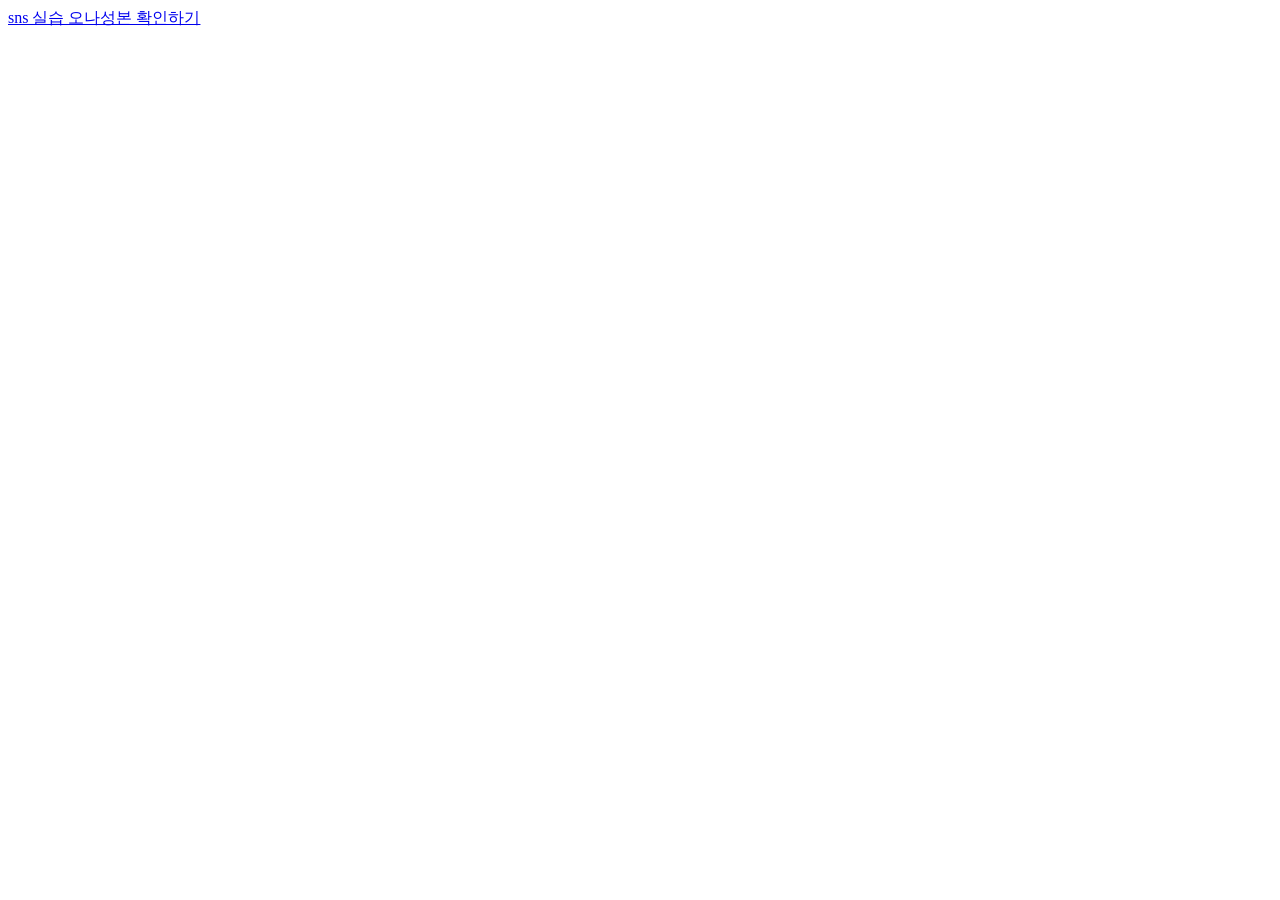
==== commit 2531dffc: "index 파일 변경" ====
--- a/index.html
+++ b/index.html
@@ -1,1251 +1,11 @@
 <!DOCTYPE html>
 <html lang="ko">
 <head>
-  <meta charset="UTF-8">
-  <meta name="viewport" content="width=device-width, initial-scale=1.0">
-  <meta name="description" content="SocialApp — 친구들의 일상을 공유하는 SNS 피드">
-  <title>SocialApp — 피드</title>
-  <style>
-/* ══════════════════════════════════════
-   🔧 리셋 + 기본 설정
-   ══════════════════════════════════════ */
-*,*::before,*::after { box-sizing: border-box; margin: 0; padding: 0; }
-
-html {
-  /* 스크롤바 자리를 항상 예약 → 탭 전환 시 콘텐츠 길이가 달라도 폭이 안 바뀜 */
-  scrollbar-gutter: stable;
-  /* 구형 브라우저 fallback: 세로 스크롤바 항상 표시 */
-  overflow-y: scroll;
-}
-
-body {
-  font-family: 'Pretendard', -apple-system, BlinkMacSystemFont, 'Segoe UI', sans-serif;
-  background: #f0f2f5;
-  color: #1a1a2e;
-  line-height: 1.6;
-  /* 자연어 줄바꿈: 한글·영어 혼용 시 단어 잘림 방지 */
-  word-break: keep-all;
-  overflow-wrap: break-word;
-}
-
-/* 스크린리더 전용 (시각적으로 숨기되 접근성 유지) */
-.sr-only {
-  position: absolute;
-  width: 1px; height: 1px;
-  padding: 0; margin: -1px;
-  overflow: hidden;
-  clip: rect(0,0,0,0);
-  white-space: nowrap;
-  border: 0;
-}
-
-/* 키보드 포커스 시각화 — 접근성 필수! */
-:focus-visible {
-  outline: 2px solid #3b82f6;
-  outline-offset: 2px;
-}
-
-/* 모달이 열리면 뒷배경 스크롤 잠금 (:target 모달 감지) */
-body:has(.detail-modal:target),
-body:has(.new-post-modal:target) {
-  overflow: hidden;
-}
-
-/* 링크 기본 스타일 */
-a { text-decoration: none; color: inherit; }
-
-/* 이미지·미디어 반응형 기본 */
-img, svg, video { max-width: 100%; height: auto; display: block; }
-
-/* 버튼 리셋 */
-button {
-  font: inherit;
-  cursor: pointer;
-  border: none;
-  background: none;
-}
-
-/* 리스트 리셋 */
-ul, ol { list-style: none; }
-
-/* ══════════════════════════════════════
-   🌙 10. 다크모드 (:has)
-   ══════════════════════════════════════ */
-#dark-mode { display: none; }
-
-.toggle-switch {
-  position: relative;
-  width: 44px; height: 24px;
-  background: #ccc;
-  border-radius: 12px;
-  cursor: pointer;
-  transition: background 0.3s;
-  flex-shrink: 0;
-}
-.toggle-switch::after {
-  content: '';
-  position: absolute;
-  top: 3px; left: 3px;
-  width: 18px; height: 18px;
-  background: #fff;
-  border-radius: 50%;
-  transition: transform 0.3s;
-}
-
-/* 체크 시 토글 이동 */
-#dark-mode:checked + .site-header .toggle-switch { background: #3b82f6; }
-#dark-mode:checked + .site-header .toggle-switch::after { transform: translateX(20px); }
-
-/* :has() — 전체 다크 전환 */
-body:has(#dark-mode:checked) { background: #0d1117; color: #e6edf3; }
-body:has(#dark-mode:checked) .site-header { background: #161b22; border-color: #30363d; }
-body:has(#dark-mode:checked) .post-card,
-body:has(#dark-mode:checked) .aside-panel,
-body:has(#dark-mode:checked) .sidebar,
-body:has(#dark-mode:checked) .stories { background: #161b22; border-color: #30363d; }
-body:has(#dark-mode:checked) .search-input { background: #21262d; border-color: #30363d; color: #e6edf3; }
-body:has(#dark-mode:checked) .mobile-nav { background: #161b22; border-color: #30363d; }
-body:has(#dark-mode:checked) .dropdown-menu { background: #21262d; border-color: #30363d; }
-body:has(#dark-mode:checked) .sidebar a { color: #aaa; }
-body:has(#dark-mode:checked) .sidebar a:hover { background: rgba(255,255,255,.06); color: #fff; }
-body:has(#dark-mode:checked) .tab-bar label { color: #888; }
-body:has(#dark-mode:checked) .story-name { color: #aaa; }
-body:has(#dark-mode:checked) .post-text { color: #ccc; }
-body:has(#dark-mode:checked) .detail-box { background: #161b22; color: #e6edf3; }
-body:has(#dark-mode:checked) .detail-content { background: #161b22; }
-body:has(#dark-mode:checked) .detail-comment { background: #21262d; }
-body:has(#dark-mode:checked) .comments-toggle { color: #60a5fa; }
-body:has(#dark-mode:checked) .modal-box { background: #161b22; color: #e6edf3; }
-body:has(#dark-mode:checked) .modal-input,
-body:has(#dark-mode:checked) .modal-textarea { background: #21262d; border-color: #30363d; color: #e6edf3; }
-body:has(#dark-mode:checked) .explore-item { background: #21262d; }
-body:has(#dark-mode:checked) .notif-item { border-color: #30363d; }
-body:has(#dark-mode:checked) .post-menu-list { background: #21262d; border-color: #30363d; }
-body:has(#dark-mode:checked) .more-link { color: #60a5fa; }
-
-/* ══════════════════════════════════════
-   🧭 1. 헤더 (sticky)
-   ══════════════════════════════════════ */
-.site-header {
-  position: sticky;
-  top: 0;
-  z-index: 100;
-  background: #fff;
-  border-bottom: 1px solid #e5e7eb;
-  display: flex;
-  align-items: center;
-  gap: 8px;
-  padding: 0 12px;
-  height: 58px;
-}
-
-.site-logo {
-  font-weight: 800;
-  font-size: 0.95rem;
-  color: #3b82f6;
-  white-space: nowrap;
-}
-
-/* 검색 폼 */
-.search-form { flex: 1; max-width: 120px; }
-.search-input {
-  width: 100%;
-  padding: 8px 14px;
-  border: 1px solid #ddd;
-  border-radius: 20px;
-  font-size: 0.8rem;
-  transition: border-color 0.2s, box-shadow 0.2s;
-}
-.search-input:focus {
-  outline: none;
-  border-color: #3b82f6;
-  box-shadow: 0 0 0 3px rgba(59,130,246,0.12);
-}
-
-.header-actions {
-  display: flex;
-  align-items: center;
-  gap: 14px;
-  margin-left: auto;
-}
-
-/* 알림 뱃지 */
-.icon-button {
-  position: relative;
-  font-size: 1.25rem;
-  padding: 4px;
-  background: none;
-  border: none;
-}
-.notification-badge {
-  position: absolute;
-  top: -6px; right: -8px;
-  background: #ef4444;
-  color: #fff;
-  font-size: 0.6rem;
-  font-weight: 700;
-  min-width: 17px; height: 17px;
-  border-radius: 9px;
-  display: flex;
-  align-items: center;
-  justify-content: center;
-  padding: 0 4px;
-}
-
-/* 프로필 드롭다운 */
-.profile-dropdown { position: relative; }
-.profile-avatar {
-  width: 32px; height: 32px;
-  border-radius: 50%;
-  background: linear-gradient(135deg, #667eea, #764ba2);
-  cursor: pointer;
-  /* 접근성: 배경 이미지 대체 텍스트 역할 */
-}
-.dropdown-menu {
-  position: absolute;
-  top: calc(100% + 6px); right: 0;
-  background: #fff;
-  border: 1px solid #e5e7eb;
-  border-radius: 10px;
-  min-width: 155px;
-  padding: 5px 0;
-  display: none;
-  z-index: 200;
-  box-shadow: 0 8px 24px rgba(0,0,0,0.1);
-}
-.profile-dropdown:hover .dropdown-menu,
-.profile-dropdown:focus-within .dropdown-menu { display: block; }
-.dropdown-menu a {
-  display: block;
-  padding: 8px 15px;
-  font-size: 0.88rem;
-  color: #555;
-}
-.dropdown-menu a:hover { background: #f0f2f5; color: #1a1a2e; }
-
-/* ══════════════════════════════════════
-   📐 2. 3열 반응형 레이아웃
-   ══════════════════════════════════════ */
-.site-layout {
-  display: grid;
-  grid-template-columns: 1fr; /* 모바일 기본: 1열 */
-  gap: 22px;
-  max-width: 1100px;
-  margin: 0 auto;
-  padding: 10px;
-}
-
-/* ══════════════════════════════════════
-   📋 3. 사이드바 (nav)
-   ══════════════════════════════════════ */
-.sidebar {
-  display: none; /* 모바일 기본: 숨김 → 데스크톱에서 표시 */
-  position: sticky;
-  top: 76px;
-  align-self: start;
-  background: #fff;
-  border-radius: 14px;
-  padding: 14px 0;
-  border: 1px solid #e5e7eb;
-}
-.sidebar-nav a {
-  display: flex;
-  align-items: center;
-  gap: 11px;
-  padding: 11px 18px;
-  font-size: 0.92rem;
-  color: #555;
-  transition: background 0.2s, color 0.2s;
-  position: relative;
-}
-.sidebar-nav a:hover { background: #f0f2f5; color: #1a1a2e; }
-.sidebar-nav a[aria-current="page"] { color: #3b82f6; font-weight: 700; }
-.sidebar-nav a[aria-current="page"]::before {
-  content: '';
-  position: absolute;
-  left: 0; top: 8px; bottom: 8px;
-  width: 3px;
-  background: #3b82f6;
-  border-radius: 0 3px 3px 0;
-}
-.nav-icon { font-size: 1.15rem; width: 22px; text-align: center; }
-
-/* ══════════════════════════════════════
-   🔀 4. 피드 탭 (CSS-only radio)
-   ══════════════════════════════════════ */
-.feed-section > input[type="radio"] { display: none; }
-
-/* 가운데 grid 셀: min-width:0 → 안의 가로 스크롤(스토리)이 컬럼을 밀어내지 않음
-   (grid/flex 아이템의 기본 min-width:auto는 콘텐츠 크기까지 커지므로 0으로 막음) */
-.feed-section { min-width: 0; padding-bottom: 68px; /* 모바일 하단탭 공간 */ }
-
-.tab-bar {
-  display: flex;
-  border-bottom: 1px solid #e5e7eb;
-  margin-bottom: 18px;
-  background: #fff;
-  border-radius: 14px 14px 0 0;
-  overflow: hidden;
-}
-.tab-bar label {
-  flex: 1;
-  text-align: center;
-  padding: 13px 0;
-  font-size: 0.92rem;
-  font-weight: 600;
-  color: #888;
-  cursor: pointer;
-  border-bottom: 2px solid transparent;
-  transition: color 0.2s, border-color 0.2s;
-}
-.tab-bar label:hover { color: #1a1a2e; }
-
-/* 선택된 탭 스타일 */
-#tab-feed:checked   ~ .tab-bar [for="tab-feed"],
-#tab-explore:checked ~ .tab-bar [for="tab-explore"],
-#tab-notif:checked   ~ .tab-bar [for="tab-notif"] {
-  color: #3b82f6;
-  border-bottom-color: #3b82f6;
-}
-
-/* 패널 전환 */
-.tab-panel { display: none; }
-#tab-feed:checked   ~ .panel-feed,
-#tab-explore:checked ~ .panel-explore,
-#tab-notif:checked   ~ .panel-notif { display: block; }
-
-/* ── 탐색 이미지 그리드 ── */
-.explore-grid {
-  display: grid;
-  grid-template-columns: repeat(auto-fill, minmax(100px, 1fr));
-  gap: 6px;
-}
-.explore-item {
-  aspect-ratio: 1;
-  border-radius: 8px;
-  display: flex;
-  align-items: center;
-  justify-content: center;
-  font-size: 2rem;
-  overflow: hidden;
-  position: relative;
-}
-.explore-item::after {
-  content: '';
-  position: absolute;
-  inset: 0;
-  background: rgba(0,0,0,0);
-  transition: background 0.3s;
-}
-.explore-item:hover::after { background: rgba(0,0,0,0.3); }
-.explore-item span { transition: transform 0.4s; }
-.explore-item:hover span { transform: scale(1.15); }
-
-/* ── 알림 목록 ── */
-.notif-item {
-  display: flex;
-  align-items: center;
-  gap: 12px;
-  padding: 12px 0;
-  border-bottom: 1px solid #f0f0f0;
-  font-size: 0.88rem;
-}
-.notif-item:last-child { border-bottom: none; }
-.notif-avatar {
-  width: 36px; height: 36px;
-  border-radius: 50%;
-  flex-shrink: 0;
-  display: flex;
-  align-items: center;
-  justify-content: center;
-  font-size: 1rem;
-}
-.notif-text { flex: 1; color: #555; }
-.notif-text strong { color: #1a1a2e; }
-.notif-time { font-size: 0.78rem; color: #aaa; white-space: nowrap; }
-
-/* ══════════════════════════════════════
-   📖 5. 스토리 (가로 스크롤)
-   ══════════════════════════════════════ */
-.stories {
-  display: flex;
-  gap: 14px;
-  overflow-x: auto;
-  padding: 14px;
-  background: #fff;
-  border-radius: 14px;
-  border: 1px solid #e5e7eb;
-  margin-bottom: 18px;
-  scrollbar-width: thin;
-}
-.story-item {
-  display: flex;
-  flex-direction: column;
-  align-items: center;
-  gap: 5px;
-  flex-shrink: 0; /* 찌그러지지 않게 */
-  cursor: pointer;
-}
-.story-avatar {
-  width: 50px; height: 50px;
-  border-radius: 50%;
-  display: flex;
-  align-items: center;
-  justify-content: center;
-  font-size: 1.2rem;
-  /* 그라데이션 테두리 트릭 */
-  border: 3px solid transparent;
-  background-image: linear-gradient(#fff, #fff),
-                    linear-gradient(135deg, #f58529, #dd2a7b, #8134af);
-  background-origin: border-box;
-  background-clip: padding-box, border-box;
-  transition: transform 0.2s;
-}
-.story-item:hover .story-avatar { transform: scale(1.1); }
-.story-name {
-  font-size: 0.72rem;
-  color: #666;
-  max-width: 62px;
-  overflow: hidden;
-  text-overflow: ellipsis;
-  white-space: nowrap;
-  text-align: center;
-}
-
-/* ══════════════════════════════════════
-   📰 6. 포스트 카드
-   ══════════════════════════════════════ */
-.post-card {
-  background: #fff;
-  border-radius: 14px;
-  border: 1px solid #e5e7eb;
-  margin-bottom: 18px;
-  overflow: hidden;
-}
-
-/* 포스트 헤더 */
-.post-header {
-  display: flex;
-  align-items: center;
-  gap: 11px;
-  padding: 12px 14px;
-}
-.post-avatar {
-  width: 38px; height: 38px;
-  border-radius: 50%;
-  flex-shrink: 0;
-  display: flex;
-  align-items: center;
-  justify-content: center;
-  font-size: 1.1rem;
-}
-.post-user-info { flex: 1; }
-.post-username { font-weight: 700; font-size: 0.92rem; }
-.post-timestamp { font-size: 0.75rem; color: #999; }
-
-/* ··· 드롭다운 */
-.post-menu { position: relative; }
-.post-menu-button {
-  font-size: 1.1rem;
-  color: #999;
-  padding: 4px 8px;
-}
-.post-menu-button:hover { color: #333; }
-.post-menu-list {
-  position: absolute;
-  top: 100%; right: 0;
-  background: #fff;
-  border: 1px solid #e5e7eb;
-  border-radius: 8px;
-  min-width: 140px;
-  padding: 4px 0;
-  display: none;
-  z-index: 50;
-  box-shadow: 0 6px 18px rgba(0,0,0,0.08);
-}
-.post-menu:hover .post-menu-list,
-.post-menu:focus-within .post-menu-list { display: block; }
-.post-menu-list a {
-  display: block;
-  padding: 8px 14px;
-  font-size: 0.84rem;
-  color: #555;
-}
-.post-menu-list a:hover { background: #f0f2f5; }
-
-/* 이미지 줌 */
-.post-image-wrap {
-  overflow: hidden;
-  height: 220px;
-}
-.post-image {
-  width: 100%; height: 100%;
-  display: flex;
-  align-items: center;
-  justify-content: center;
-  font-size: 3.5rem;
-  transition: transform 0.5s ease;
-}
-.post-image-wrap:hover .post-image { transform: scale(1.05); }
-
-/* 액션 바 */
-.post-actions {
-  display: flex;
-  align-items: center;
-  gap: 14px;
-  padding: 8px 14px;
-}
-.action-button, .action-share {
-  font-size: 1.2rem;
-  padding: 3px;
-  color: inherit;
-  transition: transform 0.2s, color 0.2s;
-}
-.action-button:hover, .action-share:hover { transform: scale(1.2); color: #3b82f6; }
-.action-share { margin-left: auto; }
-
-/* CSS 좋아요 토글 */
-.like-checkbox { display: none; }
-.like-label {
-  font-size: 1.25rem;
-  cursor: pointer;
-  user-select: none;
-  color: #555;
-  transition: transform 0.2s;
-}
-@keyframes heartPulse {
-  0%   { transform: scale(1); }
-  25%  { transform: scale(1.35); }
-  50%  { transform: scale(1); }
-  75%  { transform: scale(1.15); }
-  100% { transform: scale(1); }
-}
-.like-checkbox:checked + .like-label {
-  color: #ef4444;
-  animation: heartPulse 0.45s ease;
-}
-
-/* 본문 + 말줄임 */
-.post-body { padding: 5px 14px 12px; }
-.post-likes { font-weight: 700; font-size: 0.88rem; margin-bottom: 3px; }
-.post-text {
-  font-size: 0.88rem;
-  color: #444;
-  line-height: 1.5;
-  /* 2줄 말줄임 */
-  display: -webkit-box;
-  -webkit-line-clamp: 2;
-  -webkit-box-orient: vertical;
-  overflow: hidden;
-}
-.more-link {
-  display: inline-block;
-  padding: 2px 14px 10px;
-  font-size: 0.84rem;
-  color: #3b82f6;
-  font-weight: 600;
-}
-.more-link:hover { text-decoration: underline; }
-.comment-count-link {
-  display: inline-block;
-  padding: 2px 14px 10px;
-  font-size: 0.84rem;
-  color: #999;
-}
-
-/* ══════════════════════════════════════
-   🔍 7. 포스트 상세 모달 (:target)
-   ══════════════════════════════════════ */
-.detail-modal {
-  display: none;
-  position: fixed;
-  inset: 0;
-  z-index: 1000;
-}
-.detail-modal:target {
-  display: flex;
-  align-items: center;
-  justify-content: center;
-}
-.detail-backdrop {
-  position: fixed;
-  inset: 0;
-  background: rgba(0,0,0,0.65);
-}
-.detail-box {
-  position: relative;
-  z-index: 1001;
-  background: #fff;
-  border-radius: 16px;
-  overflow: hidden;
-  display: grid;
-  grid-template-columns: 1fr; /* 모바일 기본: 1열 (이미지 위 / 내용 아래) */
-  width: 95vw;
-  max-width: 95vw;
-  height: auto;
-  max-height: 90vh;
-  overflow-y: auto;
-  box-shadow: 0 20px 60px rgba(0,0,0,0.25);
-}
-.detail-image {
-  display: flex;
-  align-items: center;
-  justify-content: center;
-  font-size: 3rem;
-  /* 모바일 기본: 위에 쌓이므로 고정 높이 + 줄어들지 않게 */
-  height: 200px;
-  flex-shrink: 0;
-  overflow: hidden;
-}
-.detail-content {
-  display: flex;
-  flex-direction: column;
-  /* 부모(고정 높이)를 꽉 채움 → 내부 .detail-body가 스크롤 영역이 됨 */
-  height: 100%;
-  min-height: 0; /* flex 자식 overflow 스크롤이 작동하려면 필요 */
-  background: #fff;
-}
-.detail-header {
-  display: flex;
-  align-items: center;
-  gap: 10px;
-  padding: 14px 16px;
-  border-bottom: 1px solid #e5e7eb;
-}
-.detail-avatar {
-  width: 36px; height: 36px;
-  border-radius: 50%;
-  flex-shrink: 0;
-  display: flex;
-  align-items: center;
-  justify-content: center;
-  font-size: 1rem;
-}
-.detail-username { font-weight: 700; font-size: 0.92rem; }
-.detail-close {
-  margin-left: auto;
-  font-size: 1.3rem;
-  color: #999;
-  padding: 4px 8px;
-}
-.detail-close:hover { color: #333; }
-.detail-body {
-  padding: 16px;
-  flex: 1;
-  overflow-y: auto;
-}
-.detail-full-text {
-  font-size: 0.9rem;
-  line-height: 1.6;
-  margin-bottom: 16px;
-  color: #333;
-}
-.detail-comments-title {
-  font-size: 0.85rem;
-  font-weight: 700;
-  color: #888;
-  margin-bottom: 10px;
-  padding-top: 12px;
-  border-top: 1px solid #e5e7eb;
-}
-.detail-comment {
-  display: flex;
-  gap: 9px;
-  align-items: flex-start;
-  padding: 8px 0;
-  font-size: 0.85rem;
-}
-.detail-comment-avatar {
-  width: 28px; height: 28px;
-  border-radius: 50%;
-  flex-shrink: 0;
-  display: flex;
-  align-items: center;
-  justify-content: center;
-  font-size: 0.75rem;
-  background: #e5e7eb;
-}
-.detail-comment-name { font-weight: 700; margin-right: 5px; }
-
-/* 댓글 아코디언 (CSS-only "더보기") */
-.comments-more { display: none; } /* 체크박스 숨김 */
-.comments-extra {
-  max-height: 0;
-  overflow: hidden;
-  transition: max-height 0.4s ease;
-}
-.comments-more:checked ~ .comments-extra { max-height: 600px; }
-.comments-toggle {
-  display: inline-block;
-  margin-top: 6px;
-  font-size: 0.82rem;
-  color: #3b82f6;
-  font-weight: 600;
-  cursor: pointer;
-}
-.comments-toggle:hover { text-decoration: underline; }
-/* 펼쳐지면 "더보기" → "접기" 텍스트 전환 */
-.comments-toggle .label-open { display: inline; }
-.comments-toggle .label-close { display: none; }
-.comments-more:checked ~ .comments-toggle .label-open { display: none; }
-.comments-more:checked ~ .comments-toggle .label-close { display: inline; }
-
-/* ══════════════════════════════════════
-   ✏️ 8. 새 글 모달 (:target)
-   ══════════════════════════════════════ */
-.new-post-modal {
-  display: none;
-  position: fixed;
-  inset: 0;
-  z-index: 1000;
-}
-.new-post-modal:target { display: block; }
-.modal-backdrop {
-  position: fixed;
-  inset: 0;
-  background: rgba(0,0,0,0.55);
-}
-.modal-box {
-  position: fixed;
-  top: 50%; left: 50%;
-  transform: translate(-50%, -50%);
-  background: #fff;
-  border-radius: 16px;
-  padding: 28px;
-  width: 460px;
-  max-width: 92%;
-  z-index: 1001;
-}
-.modal-close {
-  position: absolute;
-  top: 12px; right: 14px;
-  font-size: 1.3rem;
-  color: #999;
-}
-.modal-close:hover { color: #333; }
-.modal-box h2 { font-size: 1.1rem; margin-bottom: 14px; }
-.modal-input, .modal-textarea {
-  width: 100%;
-  padding: 10px 12px;
-  border: 1.5px solid #ddd;
-  border-radius: 8px;
-  font: inherit;
-  font-size: 0.9rem;
-  margin-bottom: 10px;
-  transition: border-color 0.2s;
-}
-.modal-input:focus, .modal-textarea:focus {
-  outline: none;
-  border-color: #3b82f6;
-}
-.modal-textarea { height: 100px; resize: vertical; }
-.modal-upload {
-  width: 100%; height: 70px;
-  border: 2px dashed #ddd;
-  border-radius: 10px;
-  display: flex;
-  align-items: center;
-  justify-content: center;
-  color: #aaa;
-  font-size: 0.88rem;
-  margin-bottom: 14px;
-}
-.modal-submit {
-  width: 100%;
-  padding: 11px;
-  background: #3b82f6;
-  color: #fff;
-  border-radius: 8px;
-  font-weight: 700;
-  font-size: 0.95rem;
-  transition: background 0.3s, transform 0.3s, box-shadow 0.3s;
-}
-.modal-submit:hover {
-  background: #2563eb;
-  transform: scale(1.02);
-  box-shadow: 0 6px 18px rgba(59,130,246,0.3);
-}
-
-/* ══════════════════════════════════════
-   👥 9. 우측 패널 탭
-   ══════════════════════════════════════ */
-.aside-panel {
-  display: none; /* 모바일 기본: 숨김 → 태블릿+에서 표시 */
-  position: sticky;
-  top: 76px;
-  align-self: start;
-  background: #fff;
-  border-radius: 14px;
-  border: 1px solid #e5e7eb;
-  overflow: hidden;
-}
-.aside-panel > input[type="radio"] { display: none; }
-.aside-tab-bar {
-  display: flex;
-  border-bottom: 1px solid #e5e7eb;
-}
-.aside-tab-bar label {
-  flex: 1;
-  text-align: center;
-  padding: 11px 0;
-  font-size: 0.85rem;
-  font-weight: 600;
-  color: #888;
-  cursor: pointer;
-  border-bottom: 2px solid transparent;
-  transition: color 0.2s, border-color 0.2s;
-}
-#aside-suggest:checked ~ .aside-tab-bar [for="aside-suggest"],
-#aside-trend:checked ~ .aside-tab-bar [for="aside-trend"] {
-  color: #3b82f6;
-  border-bottom-color: #3b82f6;
-}
-.aside-tab-panel { display: none; padding: 14px 16px; }
-#aside-suggest:checked ~ .panel-suggest,
-#aside-trend:checked ~ .panel-trend { display: block; }
-
-.suggest-item {
-  display: flex;
-  align-items: center;
-  gap: 10px;
-  padding: 9px 0;
-}
-.suggest-item:not(:last-child) { border-bottom: 1px solid #f0f0f0; }
-.suggest-avatar {
-  width: 34px; height: 34px;
-  border-radius: 50%;
-  flex-shrink: 0;
-  display: flex;
-  align-items: center;
-  justify-content: center;
-  font-size: 0.95rem;
-}
-.suggest-name { font-size: 0.85rem; font-weight: 600; flex: 1; }
-.follow-button {
-  padding: 5px 12px;
-  background: #3b82f6;
-  color: #fff;
-  border-radius: 7px;
-  font-size: 0.78rem;
-  font-weight: 600;
-  margin-left: auto;
-  transition: background 0.3s, transform 0.3s, box-shadow 0.3s;
-}
-.follow-button:hover {
-  background: #2563eb;
-  transform: scale(1.05);
-  box-shadow: 0 4px 12px rgba(59,130,246,0.3);
-}
-.trend-tag {
-  display: inline-block;
-  padding: 5px 12px;
-  margin: 3px;
-  background: #eff6ff;
-  color: #3b82f6;
-  border-radius: 16px;
-  font-size: 0.8rem;
-  font-weight: 600;
-  transition: background 0.2s;
-}
-.trend-tag:hover { background: #dbeafe; }
-
-/* ══════════════════════════════════════
-   📱 11. 모바일 하단 네비
-   ══════════════════════════════════════ */
-.mobile-nav {
-  display: block; /* 모바일 기본: 표시 → 태블릿+에서 숨김 */
-  position: fixed;
-  bottom: 0; left: 0;
-  width: 100%;
-  background: #fff;
-  border-top: 1px solid #e5e7eb;
-  padding: 7px 0 max(11px, env(safe-area-inset-bottom));
-  z-index: 100;
-}
-.mobile-nav-inner {
-  display: flex;
-  justify-content: space-around;
-  align-items: center;
-}
-.mobile-nav-item {
-  font-size: 1.35rem;
-  color: #999;
-  padding: 5px 10px;
-  background: none;
-  border: none;
-  transition: color 0.2s;
-}
-.mobile-nav-item[aria-current="page"] { color: #3b82f6; }
-.mobile-nav-item:hover { color: #3b82f6; }
-
-/* ══════════════════════════════════════
-   📱 반응형 미디어쿼리 (모바일 퍼스트)
-   기본 = 모바일 → min-width로 키워나감
-   ══════════════════════════════════════ */
-
-/* ── 태블릿+ (768px↑): 우측 패널 등장 → 2열 ── */
-@media (min-width: 768px) {
-  .site-layout {
-    grid-template-columns: 1fr 290px;
-    gap: 22px;
-    padding: 18px 24px;
-  }
-  .aside-panel { display: block; }   /* 우측 패널 표시 */
-  .mobile-nav { display: none; }     /* 하단 탭 숨김 */
-  .feed-section { padding-bottom: 0; }
-
-  /* 헤더·검색 키우기 */
-  .site-header { gap: 14px; padding: 0 24px; }
-  .site-logo { font-size: 1.1rem; }
-  .search-form { max-width: 220px; }
-  .search-input { font-size: 0.88rem; }
-
-  /* 스토리·이미지·갤러리 키우기 */
-  .post-image-wrap { height: 300px; }
-  .story-avatar { width: 58px; height: 58px; font-size: 1.5rem; }
-  .explore-grid { grid-template-columns: repeat(auto-fill, minmax(140px, 1fr)); }
-
-  /* 모달: 2열 + 고정 높이 (이미지 안 늘어남) */
-  .detail-box {
-    grid-template-columns: 1fr 1fr;
-    width: 800px;
-    height: 540px;
-    max-height: 85vh;
-    overflow-y: hidden;
-  }
-  .detail-image { height: 100%; font-size: 5rem; }
-}
-
-/* ── 데스크톱+ (1024px↑): 사이드바 등장 → 3열 ── */
-@media (min-width: 1024px) {
-  .site-layout { grid-template-columns: 210px 1fr 290px; }
-  .sidebar { display: block; }       /* 사이드바 표시 */
-  .search-form { max-width: 340px; }
-}
-  </style>
+    <meta charset="UTF-8">
+    <meta name="viewport" content="width=device-width, initial-scale=1.0">
+    <title>Document</title>
 </head>
 <body>
-
-<!-- 다크모드 체크박스 (body 직속 → :has 감지용) -->
-<input type="checkbox" id="dark-mode" class="sr-only">
-
-<!-- ══ 1. 헤더 ══ -->
-<header class="site-header">
-  <a href="#" class="site-logo" aria-label="SocialApp 홈">📸 SocialApp</a>
-
-  <form class="search-form" role="search" action="#" onsubmit="return false">
-    <label for="search" class="sr-only">검색</label>
-    <input type="search" id="search" class="search-input" placeholder="검색...">
-  </form>
-
-  <label for="dark-mode" class="toggle-switch" role="switch" aria-label="다크모드 전환"></label>
-
-  <div class="header-actions">
-    <button class="icon-button" aria-label="알림 3개">
-      <span aria-hidden="true">🔔</span>
-      <span class="notification-badge" aria-hidden="true">3</span>
-    </button>
-
-    <div class="profile-dropdown">
-      <button class="profile-avatar" aria-label="프로필 메뉴" aria-haspopup="true">
-        <span class="sr-only">프로필</span>
-      </button>
-      <nav class="dropdown-menu" aria-label="프로필 메뉴">
-        <a href="#">👤 내 프로필</a>
-        <a href="#">⚙️ 설정</a>
-        <a href="#">🚪 로그아웃</a>
-      </nav>
-    </div>
-  </div>
-</header>
-
-<!-- ══ 본문 ══ -->
-<div class="site-layout">
-
-  <!-- ══ 3. 사이드바 ══ -->
-  <aside class="sidebar" aria-label="사이드 메뉴">
-    <nav class="sidebar-nav" aria-label="메인 네비게이션">
-      <a href="#" aria-current="page"><span class="nav-icon" aria-hidden="true">🏠</span>홈</a>
-      <a href="#new-post"><span class="nav-icon" aria-hidden="true">➕</span>새 글</a>
-      <a href="#"><span class="nav-icon" aria-hidden="true">💬</span>메시지</a>
-      <a href="#"><span class="nav-icon" aria-hidden="true">👤</span>프로필</a>
-    </nav>
-  </aside>
-
-  <!-- ══ 피드 (main) ══ -->
-  <main class="feed-section">
-    <!-- 4. 탭 라디오 -->
-    <input type="radio" name="feed-tab" id="tab-feed" checked>
-    <input type="radio" name="feed-tab" id="tab-explore">
-    <input type="radio" name="feed-tab" id="tab-notif">
-    <div class="tab-bar" role="tablist">
-      <label for="tab-feed" role="tab">📷 피드</label>
-      <label for="tab-explore" role="tab">🔍 탐색</label>
-      <label for="tab-notif" role="tab">🔔 알림</label>
-    </div>
-
-    <!-- ═══ 피드 패널 ═══ -->
-    <div class="tab-panel panel-feed" role="tabpanel">
-
-      <!-- 5. 스토리 -->
-      <section class="stories" aria-label="스토리">
-        <h2 class="sr-only">스토리 목록</h2>
-        <article class="story-item"><div class="story-avatar" role="img" aria-label="내 스토리">😊</div><span class="story-name">내 스토리</span></article>
-        <article class="story-item"><div class="story-avatar" role="img" aria-label="고양이러버">🐱</div><span class="story-name">고양이러버</span></article>
-        <article class="story-item"><div class="story-avatar" role="img" aria-label="기타치는개발자">🎸</div><span class="story-name">기타치는개발자</span></article>
-        <article class="story-item"><div class="story-avatar" role="img" aria-label="맛집탐방">🍕</div><span class="story-name">맛집탐방</span></article>
-        <article class="story-item"><div class="story-avatar" role="img" aria-label="독서모임">📚</div><span class="story-name">독서모임</span></article>
-        <article class="story-item"><div class="story-avatar" role="img" aria-label="러닝크루서울">🏃</div><span class="story-name">러닝크루서울</span></article>
-        <article class="story-item"><div class="story-avatar" role="img" aria-label="겜덕후">🎮</div><span class="story-name">겜덕후</span></article>
-        <article class="story-item"><div class="story-avatar" role="img" aria-label="여행일기">✈️</div><span class="story-name">여행일기</span></article>
-        <article class="story-item"><div class="story-avatar" role="img" aria-label="그림쟁이">🎨</div><span class="story-name">그림쟁이</span></article>
-      </section>
-
-      <!-- ══ 6. 포스트 1 ══ -->
-      <article class="post-card">
-        <header class="post-header">
-          <div class="post-avatar" style="background:linear-gradient(135deg,#f093fb,#f5576c)" role="img" aria-label="고양이러버 프로필">🐱</div>
-          <div class="post-user-info">
-            <strong class="post-username">고양이러버</strong>
-            <time class="post-timestamp" datetime="2026-06-24T07:00">2시간 전</time>
-          </div>
-          <div class="post-menu">
-            <button class="post-menu-button" aria-label="게시글 옵션" aria-haspopup="true">···</button>
-            <div class="post-menu-list" role="menu">
-              <a href="#" role="menuitem">🔗 링크 복사</a>
-              <a href="#" role="menuitem">🚫 숨기기</a>
-              <a href="#" role="menuitem">⚠️ 신고</a>
-            </div>
-          </div>
-        </header>
-
-        <figure class="post-image-wrap">
-          <div class="post-image" style="background:linear-gradient(135deg,#ffecd2,#fcb69f)" role="img" aria-label="고양이 사진">🐈</div>
-        </figure>
-
-        <div class="post-actions">
-          <input type="checkbox" id="like-1" class="like-checkbox">
-          <label for="like-1" class="like-label" aria-label="좋아요">♡</label>
-          <a href="#post-1" class="action-button" aria-label="댓글 보기">💬</a>
-          <a href="#post-1" class="action-button action-share" aria-label="게시글 열기">↗</a>
-        </div>
-
-        <div class="post-body">
-          <p class="post-likes">좋아요 128개</p>
-          <p class="post-text"><strong>고양이러버</strong> 오늘 우리 냥이가 너무 귀여웠다 🐾 역시 고양이는 사랑이야. 아침에 일어나자마자 얼굴 위에 올라와서 깨웠는데 그 표정이 너무 웃겼음 ㅋㅋㅋ 다음에 영상으로 찍어야지</p>
-        </div>
-        <a href="#post-1" class="more-link">더 보기</a>
-        <a href="#post-1" class="comment-count-link">💬 댓글 6개 보기</a>
-      </article>
-
-      <!-- ══ 포스트 2 ══ -->
-      <article class="post-card">
-        <header class="post-header">
-          <div class="post-avatar" style="background:linear-gradient(135deg,#667eea,#764ba2)" role="img" aria-label="기타치는개발자 프로필">🎸</div>
-          <div class="post-user-info">
-            <strong class="post-username">기타치는개발자</strong>
-            <time class="post-timestamp" datetime="2026-06-24T04:00">5시간 전</time>
-          </div>
-          <div class="post-menu">
-            <button class="post-menu-button" aria-label="게시글 옵션">···</button>
-            <div class="post-menu-list" role="menu"><a href="#" role="menuitem">🔗 링크 복사</a><a href="#" role="menuitem">🚫 숨기기</a><a href="#" role="menuitem">⚠️ 신고</a></div>
-          </div>
-        </header>
-        <figure class="post-image-wrap"><div class="post-image" style="background:linear-gradient(135deg,#a8edea,#fed6e3)" role="img" aria-label="코딩 화면">💻</div></figure>
-        <div class="post-actions">
-          <input type="checkbox" id="like-2" class="like-checkbox"><label for="like-2" class="like-label" aria-label="좋아요">♡</label>
-          <a href="#post-2" class="action-button" aria-label="댓글 보기">💬</a>
-          <a href="#post-2" class="action-button action-share" aria-label="게시글 열기">↗</a>
-        </div>
-        <div class="post-body">
-          <p class="post-likes">좋아요 89개</p>
-          <p class="post-text"><strong>기타치는개발자</strong> CSS 캡스톤 드디어 완성 🎉 position부터 미디어쿼리까지 전부 다 썼다. 특히 :target으로 모달 만드는 게 제일 재밌었음. 다크모드까지 :has()로 구현해봤는데 진짜 JS 없이도 되는 게 신기하다</p>
-        </div>
-        <a href="#post-2" class="more-link">더 보기</a>
-        <a href="#post-2" class="comment-count-link">💬 댓글 2개 보기</a>
-      </article>
-
-      <!-- ══ 포스트 3 ══ -->
-      <article class="post-card">
-        <header class="post-header">
-          <div class="post-avatar" style="background:linear-gradient(135deg,#4facfe,#00f2fe)" role="img" aria-label="여행일기 프로필">✈️</div>
-          <div class="post-user-info">
-            <strong class="post-username">여행일기</strong>
-            <time class="post-timestamp" datetime="2026-06-23">어제</time>
-          </div>
-          <div class="post-menu">
-            <button class="post-menu-button" aria-label="게시글 옵션">···</button>
-            <div class="post-menu-list" role="menu"><a href="#" role="menuitem">🔗 링크 복사</a><a href="#" role="menuitem">🚫 숨기기</a><a href="#" role="menuitem">⚠️ 신고</a></div>
-          </div>
-        </header>
-        <figure class="post-image-wrap"><div class="post-image" style="background:linear-gradient(135deg,#43e97b,#38f9d7)" role="img" aria-label="산 풍경">🗻</div></figure>
-        <div class="post-actions">
-          <input type="checkbox" id="like-3" class="like-checkbox"><label for="like-3" class="like-label" aria-label="좋아요">♡</label>
-          <a href="#post-3" class="action-button" aria-label="댓글 보기">💬</a>
-          <a href="#post-3" class="action-button action-share" aria-label="게시글 열기">↗</a>
-        </div>
-        <div class="post-body">
-          <p class="post-likes">좋아요 256개</p>
-          <p class="post-text"><strong>여행일기</strong> 후쿠오카 여행 2일차 🇯🇵 하카타 라멘 먹고 오호리 공원 산책. 날씨가 완벽했다! 텐진 지하상가도 구경하고 캐널시티에서 분수쇼 봤는데 진짜 볼거리 많은 도시</p>
-        </div>
-        <a href="#post-3" class="more-link">더 보기</a>
-        <a href="#post-3" class="comment-count-link">💬 댓글 2개 보기</a>
-      </article>
-    </div>
-
-    <!-- ═══ 탐색 패널 ═══ -->
-    <section class="tab-panel panel-explore" role="tabpanel" aria-label="탐색">
-      <h2 class="sr-only">탐색 갤러리</h2>
-      <div class="explore-grid">
-        <div class="explore-item" style="background:linear-gradient(135deg,#f5af19,#f12711)"><span aria-hidden="true">🏔️</span></div>
-        <div class="explore-item" style="background:linear-gradient(135deg,#667eea,#764ba2)"><span aria-hidden="true">🎸</span></div>
-        <div class="explore-item" style="background:linear-gradient(135deg,#43e97b,#38f9d7)"><span aria-hidden="true">🌿</span></div>
-        <div class="explore-item" style="background:linear-gradient(135deg,#fa709a,#fee140)"><span aria-hidden="true">🍰</span></div>
-        <div class="explore-item" style="background:linear-gradient(135deg,#a8edea,#fed6e3)"><span aria-hidden="true">🐶</span></div>
-        <div class="explore-item" style="background:linear-gradient(135deg,#ffecd2,#fcb69f)"><span aria-hidden="true">☕</span></div>
-        <div class="explore-item" style="background:linear-gradient(135deg,#4facfe,#00f2fe)"><span aria-hidden="true">🏄</span></div>
-        <div class="explore-item" style="background:linear-gradient(135deg,#f093fb,#f5576c)"><span aria-hidden="true">🎨</span></div>
-        <div class="explore-item" style="background:linear-gradient(135deg,#30cfd0,#330867)"><span aria-hidden="true">🌌</span></div>
-      </div>
-    </section>
-
-    <!-- ═══ 알림 패널 ═══ -->
-    <section class="tab-panel panel-notif" role="tabpanel" aria-label="알림">
-      <h2 class="sr-only">알림 목록</h2>
-      <div class="notif-item"><div class="notif-avatar" style="background:#ffe0e6" aria-hidden="true">🐱</div><p class="notif-text"><strong>고양이러버</strong>님이 게시물을 좋아합니다.</p><time class="notif-time">2시간</time></div>
-      <div class="notif-item"><div class="notif-avatar" style="background:#d4f4dd" aria-hidden="true">🎸</div><p class="notif-text"><strong>기타치는개발자</strong>님이 댓글을 남겼습니다.</p><time class="notif-time">5시간</time></div>
-      <div class="notif-item"><div class="notif-avatar" style="background:#dbeafe" aria-hidden="true">✈️</div><p class="notif-text"><strong>여행일기</strong>님이 팔로우하기 시작했습니다.</p><time class="notif-time">어제</time></div>
-      <div class="notif-item"><div class="notif-avatar" style="background:#fef3c7" aria-hidden="true">🍕</div><p class="notif-text"><strong>맛집탐방</strong>님이 스토리에 반응했습니다 🔥</p><time class="notif-time">2일 전</time></div>
-    </section>
-  </main>
-
-  <!-- ══ 9. 우측 패널 ══ -->
-  <aside class="aside-panel" aria-label="추천 및 트렌딩">
-    <input type="radio" name="aside-tab" id="aside-suggest" checked>
-    <input type="radio" name="aside-tab" id="aside-trend">
-    <div class="aside-tab-bar" role="tablist">
-      <label for="aside-suggest" role="tab">추천 친구</label>
-      <label for="aside-trend" role="tab">트렌딩</label>
-    </div>
-    <div class="aside-tab-panel panel-suggest" role="tabpanel">
-      <div class="suggest-item"><div class="suggest-avatar" style="background:#ffe0e6" aria-hidden="true">🎤</div><span class="suggest-name">노래하는사람</span><button class="follow-button">팔로우</button></div>
-      <div class="suggest-item"><div class="suggest-avatar" style="background:#d4f4dd" aria-hidden="true">🌱</div><span class="suggest-name">식물집사</span><button class="follow-button">팔로우</button></div>
-      <div class="suggest-item"><div class="suggest-avatar" style="background:#dbeafe" aria-hidden="true">🏋️</div><span class="suggest-name">헬스덕후</span><button class="follow-button">팔로우</button></div>
-      <div class="suggest-item"><div class="suggest-avatar" style="background:#fef3c7" aria-hidden="true">📷</div><span class="suggest-name">사진작가</span><button class="follow-button">팔로우</button></div>
-    </div>
-    <div class="aside-tab-panel panel-trend" role="tabpanel">
-      <a href="#" class="trend-tag">#CSS캡스톤</a>
-      <a href="#" class="trend-tag">#프론트엔드</a>
-      <a href="#" class="trend-tag">#후쿠오카</a>
-      <a href="#" class="trend-tag">#고양이</a>
-      <a href="#" class="trend-tag">#개발자일상</a>
-      <a href="#" class="trend-tag">#오르미</a>
-      <a href="#" class="trend-tag">#Grid</a>
-      <a href="#" class="trend-tag">#반응형</a>
-    </div>
-  </aside>
-</div>
-
-<!-- ══════ 7. 포스트 상세 모달들 ══════ -->
-
-<div class="detail-modal" id="post-1" role="dialog" aria-label="고양이러버 게시글 상세">
-  <a href="#" class="detail-backdrop" aria-label="닫기"></a>
-  <div class="detail-box">
-    <div class="detail-image" style="background:linear-gradient(135deg,#ffecd2,#fcb69f)" role="img" aria-label="고양이 사진">🐈</div>
-    <div class="detail-content">
-      <header class="detail-header">
-        <div class="detail-avatar" style="background:linear-gradient(135deg,#f093fb,#f5576c)" aria-hidden="true">🐱</div>
-        <strong class="detail-username">고양이러버</strong>
-        <a href="#" class="detail-close" aria-label="닫기">✕</a>
-      </header>
-      <div class="detail-body">
-        <p class="detail-full-text"><strong>고양이러버</strong> 오늘 우리 냥이가 너무 귀여웠다 🐾 역시 고양이는 사랑이야. 아침에 일어나자마자 얼굴 위에 올라와서 깨웠는데 그 표정이 너무 웃겼음 ㅋㅋㅋ 다음에 영상으로 찍어야지. 참고로 이름은 "모찌"입니다 🍡</p>
-        <h3 class="detail-comments-title">💬 댓글 6개</h3>
-        <div class="detail-comment"><div class="detail-comment-avatar" aria-hidden="true">🍕</div><p><strong class="detail-comment-name">맛집탐방</strong>너무 귀엽다!! 😍</p></div>
-        <div class="detail-comment"><div class="detail-comment-avatar" aria-hidden="true">🎸</div><p><strong class="detail-comment-name">기타개발자</strong>우리 집 강아지도 소개시켜줘</p></div>
-        <input type="checkbox" id="more-comments-1" class="comments-more">
-        <div class="comments-extra">
-          <div class="detail-comment"><div class="detail-comment-avatar" aria-hidden="true">📚</div><p><strong class="detail-comment-name">독서모임</strong>모찌라니 이름도 귀엽다 😆</p></div>
-          <div class="detail-comment"><div class="detail-comment-avatar" aria-hidden="true">🏃</div><p><strong class="detail-comment-name">러닝크루</strong>다음 영상 기대할게요!</p></div>
-          <div class="detail-comment"><div class="detail-comment-avatar" aria-hidden="true">🎨</div><p><strong class="detail-comment-name">그림쟁이</strong>저희 집 냥이랑 닮았어요 🐈</p></div>
-          <div class="detail-comment"><div class="detail-comment-avatar" aria-hidden="true">✈️</div><p><strong class="detail-comment-name">여행일기</strong>힐링된다 ☺️</p></div>
-        </div>
-        <label for="more-comments-1" class="comments-toggle">
-          <span class="label-open">댓글 4개 더보기 ▾</span>
-          <span class="label-close">접기 ▴</span>
-        </label>
-      </div>
-    </div>
-  </div>
-</div>
-
-<div class="detail-modal" id="post-2" role="dialog" aria-label="기타치는개발자 게시글 상세">
-  <a href="#" class="detail-backdrop" aria-label="닫기"></a>
-  <div class="detail-box">
-    <div class="detail-image" style="background:linear-gradient(135deg,#a8edea,#fed6e3)" role="img" aria-label="코딩 화면">💻</div>
-    <div class="detail-content">
-      <header class="detail-header">
-        <div class="detail-avatar" style="background:linear-gradient(135deg,#667eea,#764ba2)" aria-hidden="true">🎸</div>
-        <strong class="detail-username">기타치는개발자</strong>
-        <a href="#" class="detail-close" aria-label="닫기">✕</a>
-      </header>
-      <div class="detail-body">
-        <p class="detail-full-text"><strong>기타치는개발자</strong> CSS 캡스톤 드디어 완성 🎉 position부터 미디어쿼리까지 전부 다 썼다. 특히 :target으로 모달 만드는 게 제일 재밌었음. 다크모드까지 :has()로 구현해봤는데 진짜 JS 없이도 되는 게 신기하다. flex랑 grid 차이도 이제 확실히 감이 온다!</p>
-        <h3 class="detail-comments-title">💬 댓글 2개</h3>
-        <div class="detail-comment"><div class="detail-comment-avatar" aria-hidden="true">🐱</div><p><strong class="detail-comment-name">고양이러버</strong>축하해! 🥳 나도 도전해봐야지</p></div>
-        <div class="detail-comment"><div class="detail-comment-avatar" aria-hidden="true">🏃</div><p><strong class="detail-comment-name">러닝크루</strong>나도 빨리 끝내야 하는데...</p></div>
-      </div>
-    </div>
-  </div>
-</div>
-
-<div class="detail-modal" id="post-3" role="dialog" aria-label="여행일기 게시글 상세">
-  <a href="#" class="detail-backdrop" aria-label="닫기"></a>
-  <div class="detail-box">
-    <div class="detail-image" style="background:linear-gradient(135deg,#43e97b,#38f9d7)" role="img" aria-label="산 풍경">🗻</div>
-    <div class="detail-content">
-      <header class="detail-header">
-        <div class="detail-avatar" style="background:linear-gradient(135deg,#4facfe,#00f2fe)" aria-hidden="true">✈️</div>
-        <strong class="detail-username">여행일기</strong>
-        <a href="#" class="detail-close" aria-label="닫기">✕</a>
-      </header>
-      <div class="detail-body">
-        <p class="detail-full-text"><strong>여행일기</strong> 후쿠오카 여행 2일차 🇯🇵 하카타 라멘 먹고 오호리 공원 산책. 날씨가 완벽했다! 텐진 지하상가도 구경하고 캐널시티에서 분수쇼 봤는데 진짜 볼거리 많은 도시. 저녁엔 나카스 포장마차에서 라멘 한 그릇 더 먹음 🍜 다음엔 유후인도 가봐야지!</p>
-        <h3 class="detail-comments-title">💬 댓글 2개</h3>
-        <div class="detail-comment"><div class="detail-comment-avatar" aria-hidden="true">🍕</div><p><strong class="detail-comment-name">맛집탐방</strong>나카스 포장마차 라멘 어디야? 🍜</p></div>
-        <div class="detail-comment"><div class="detail-comment-avatar" aria-hidden="true">🎨</div><p><strong class="detail-comment-name">그림쟁이</strong>유후인 강추! 온천 최고야 ♨️</p></div>
-      </div>
-    </div>
-  </div>
-</div>
-
-<!-- ══ 8. 새 글 모달 ══ -->
-<div class="new-post-modal" id="new-post" role="dialog" aria-label="새 글 작성">
-  <a href="#" class="modal-backdrop" aria-label="닫기"></a>
-  <div class="modal-box">
-    <a href="#" class="modal-close" aria-label="닫기">✕</a>
-    <h2>📝 새 글 작성</h2>
-    <form onsubmit="return false">
-      <label for="post-title" class="sr-only">제목</label>
-      <input type="text" id="post-title" class="modal-input" placeholder="제목을 입력하세요">
-      <label for="post-content" class="sr-only">본문</label>
-      <textarea id="post-content" class="modal-textarea" placeholder="무슨 생각을 하고 계세요?"></textarea>
-      <div class="modal-upload" aria-label="사진 추가 영역">📷 사진/동영상 추가</div>
-      <button type="submit" class="modal-submit">게시하기</button>
-    </form>
-  </div>
-</div>
-
-<!-- ══ 11. 모바일 하단 탭 ══ -->
-<nav class="mobile-nav" aria-label="모바일 네비게이션">
-  <div class="mobile-nav-inner">
-    <button class="mobile-nav-item" aria-current="page" aria-label="홈">🏠</button>
-    <button class="mobile-nav-item" aria-label="탐색">🔍</button>
-    <button class="mobile-nav-item" aria-label="새 글">➕</button>
-    <button class="mobile-nav-item" aria-label="메시지">💬</button>
-    <button class="mobile-nav-item" aria-label="프로필">👤</button>
-  </div>
-</nav>
-
+    <a href="sns_complete.html">sns 실습 오나성본 확인하기</a>
 </body>
-</html>
+</html>
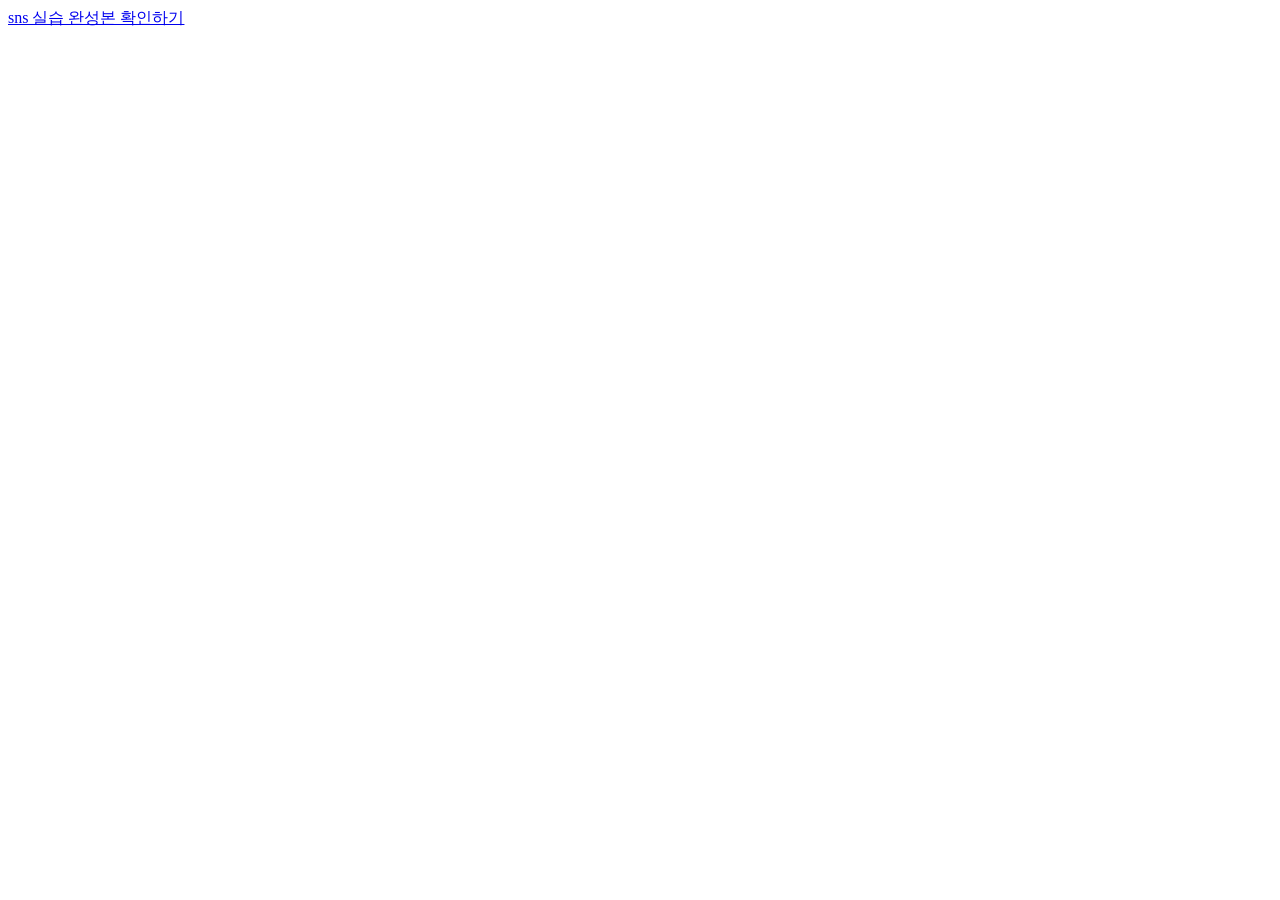
==== commit 17d0aa6a: "index 내용 오타 수정" ====
--- a/index.html
+++ b/index.html
@@ -6,6 +6,6 @@
     <title>Document</title>
 </head>
 <body>
-    <a href="sns_complete.html">sns 실습 오나성본 확인하기</a>
+    <a href="sns_complete.html">sns 실습 완성본 확인하기</a>
 </body>
 </html>
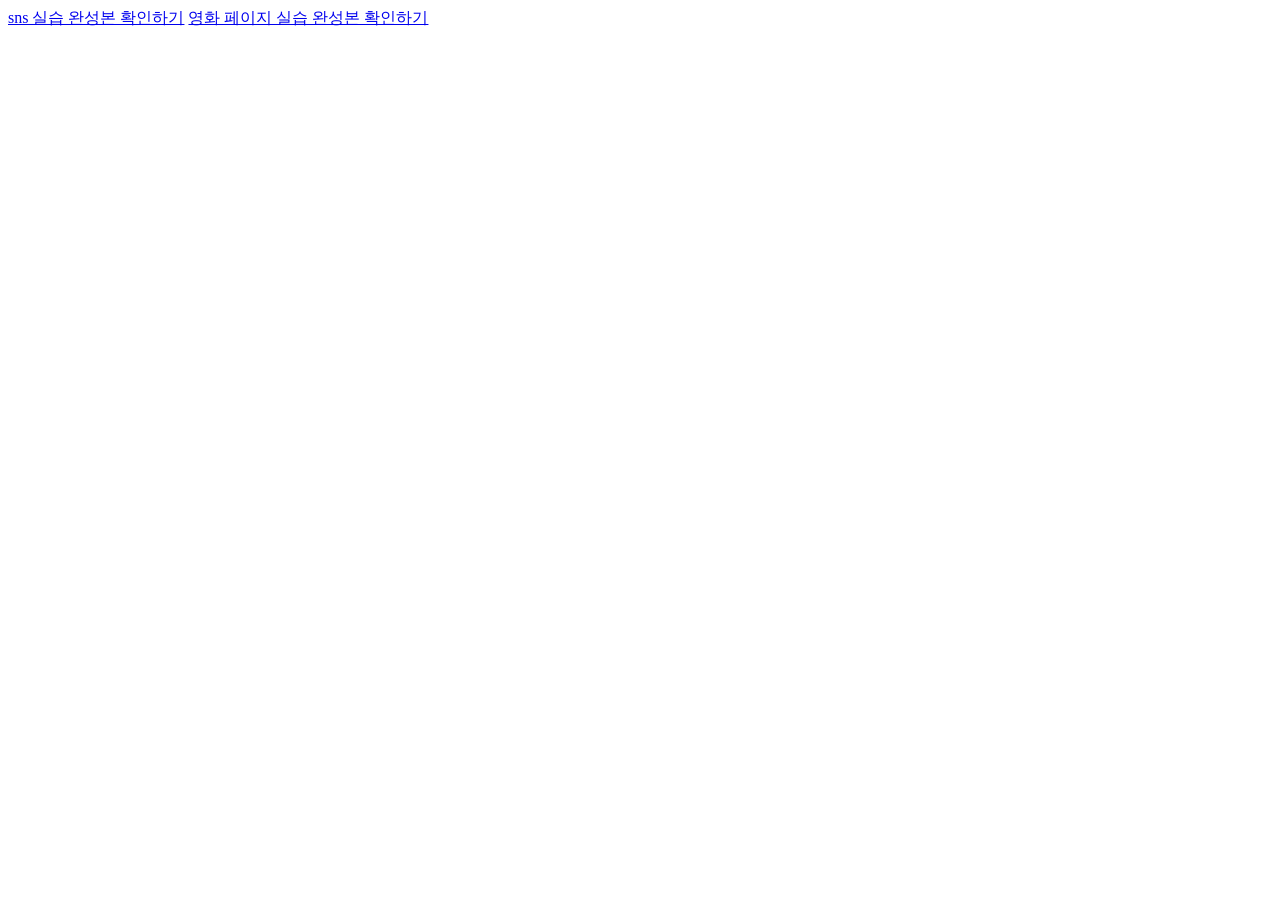
==== commit eca7cae5: "영화 실습 페이지" ====
--- a/index.html
+++ b/index.html
@@ -7,5 +7,6 @@
 </head>
 <body>
     <a href="sns_complete.html">sns 실습 완성본 확인하기</a>
+    <a href="movie.html"> 영화 페이지 실습 완성본 확인하기 </a>
 </body>
 </html>
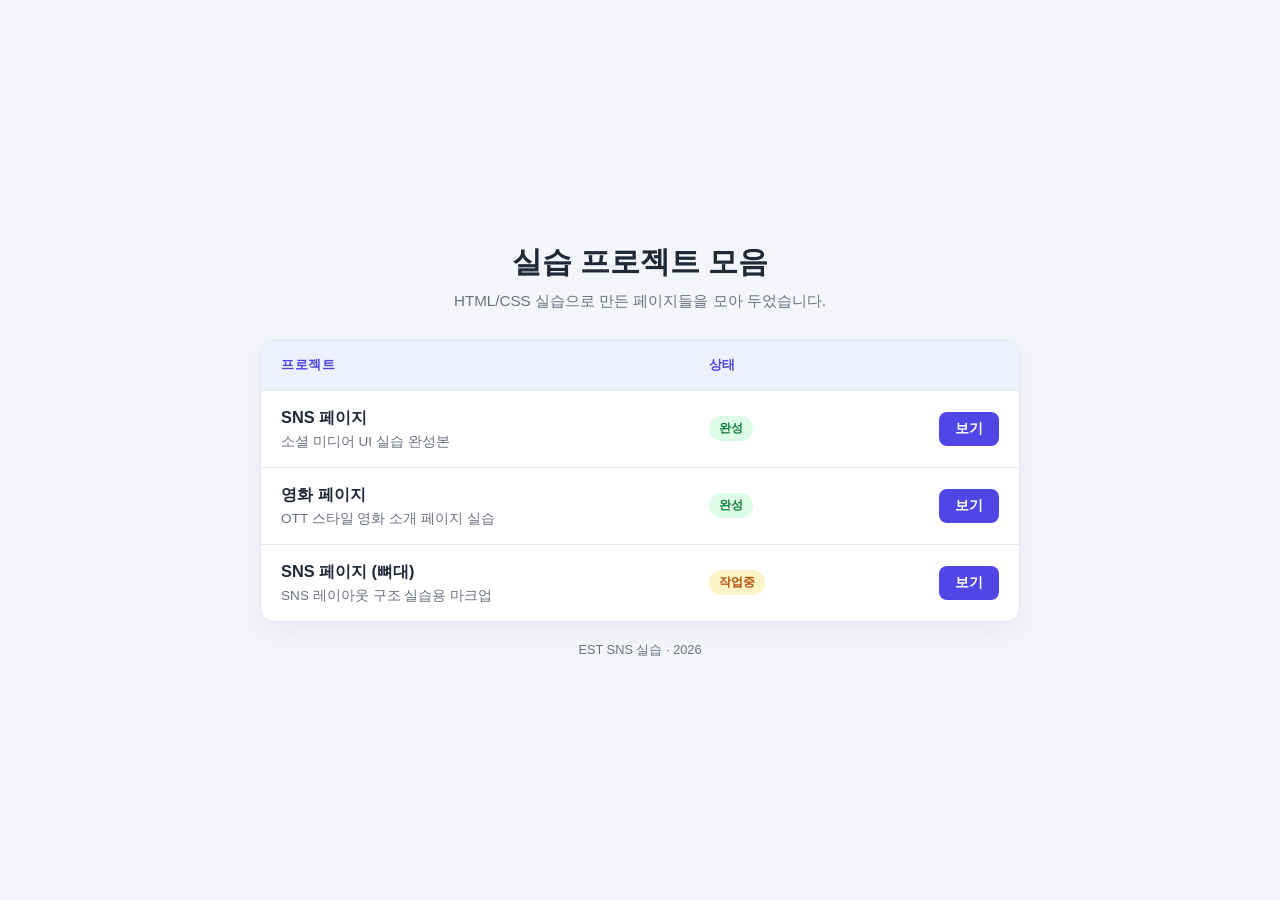
==== commit d42d1931: "index 페이지 테이블 디자인 적용 및 파일 구조 정리 - index.html을 카드형 테이블 레이아웃으로 재디자인 - movie/, sns/ 폴더로 파일 분류 및 링크 경로 수" ====
--- a/index.html
+++ b/index.html
@@ -3,10 +3,209 @@
 <head>
     <meta charset="UTF-8">
     <meta name="viewport" content="width=device-width, initial-scale=1.0">
-    <title>Document</title>
+    <title>실습 프로젝트 모음</title>
+    <style>
+        :root {
+            --bg: #f4f6fb;
+            --card: #ffffff;
+            --border: #e2e6ef;
+            --text: #1f2937;
+            --muted: #6b7280;
+            --accent: #4f46e5;
+            --accent-soft: #eef2ff;
+        }
+
+        * {
+            box-sizing: border-box;
+            margin: 0;
+            padding: 0;
+        }
+
+        body {
+            font-family: "Segoe UI", "Apple SD Gothic Neo", sans-serif;
+            background: var(--bg);
+            color: var(--text);
+            min-height: 100vh;
+            display: flex;
+            align-items: center;
+            justify-content: center;
+            padding: 40px 20px;
+        }
+
+        .container {
+            width: 100%;
+            max-width: 760px;
+        }
+
+        header {
+            margin-bottom: 28px;
+            text-align: center;
+        }
+
+        header h1 {
+            font-size: 1.9rem;
+            font-weight: 700;
+        }
+
+        header p {
+            margin-top: 8px;
+            color: var(--muted);
+            font-size: 0.95rem;
+        }
+
+        .table-wrap {
+            background: var(--card);
+            border: 1px solid var(--border);
+            border-radius: 14px;
+            overflow: hidden;
+            box-shadow: 0 10px 30px rgba(31, 41, 55, 0.06);
+        }
+
+        table {
+            width: 100%;
+            border-collapse: collapse;
+        }
+
+        thead {
+            background: var(--accent-soft);
+        }
+
+        th, td {
+            padding: 16px 20px;
+            text-align: left;
+            border-bottom: 1px solid var(--border);
+        }
+
+        th {
+            font-size: 0.8rem;
+            font-weight: 600;
+            text-transform: uppercase;
+            letter-spacing: 0.05em;
+            color: var(--accent);
+        }
+
+        tbody tr:last-child td {
+            border-bottom: none;
+        }
+
+        tbody tr:hover {
+            background: #fafbff;
+        }
+
+        .project-name {
+            font-weight: 600;
+            font-size: 1.02rem;
+        }
+
+        .project-desc {
+            display: block;
+            margin-top: 4px;
+            font-size: 0.85rem;
+            color: var(--muted);
+        }
+
+        .badge {
+            display: inline-block;
+            padding: 4px 10px;
+            border-radius: 999px;
+            font-size: 0.75rem;
+            font-weight: 600;
+        }
+
+        .badge.done {
+            background: #dcfce7;
+            color: #15803d;
+        }
+
+        .badge.wip {
+            background: #fef3c7;
+            color: #b45309;
+        }
+
+        .btn {
+            display: inline-block;
+            padding: 8px 16px;
+            background: var(--accent);
+            color: #fff;
+            text-decoration: none;
+            border-radius: 8px;
+            font-size: 0.85rem;
+            font-weight: 600;
+            transition: background 0.15s ease;
+            white-space: nowrap;
+        }
+
+        .btn:hover {
+            background: #4338ca;
+        }
+
+        td.action {
+            text-align: right;
+        }
+
+        footer {
+            margin-top: 20px;
+            text-align: center;
+            color: var(--muted);
+            font-size: 0.8rem;
+        }
+
+        @media (max-width: 560px) {
+            th:nth-child(2), td:nth-child(2) {
+                display: none;
+            }
+            th, td {
+                padding: 14px;
+            }
+        }
+    </style>
 </head>
 <body>
-    <a href="sns_complete.html">sns 실습 완성본 확인하기</a>
-    <a href="movie.html"> 영화 페이지 실습 완성본 확인하기 </a>
+    <div class="container">
+        <header>
+            <h1>실습 프로젝트 모음</h1>
+            <p>HTML/CSS 실습으로 만든 페이지들을 모아 두었습니다.</p>
+        </header>
+
+        <div class="table-wrap">
+            <table>
+                <thead>
+                    <tr>
+                        <th>프로젝트</th>
+                        <th>상태</th>
+                        <th></th>
+                    </tr>
+                </thead>
+                <tbody>
+                    <tr>
+                        <td>
+                            <span class="project-name">SNS 페이지</span>
+                            <span class="project-desc">소셜 미디어 UI 실습 완성본</span>
+                        </td>
+                        <td><span class="badge done">완성</span></td>
+                        <td class="action"><a class="btn" href="sns/sns_complete.html">보기</a></td>
+                    </tr>
+                    <tr>
+                        <td>
+                            <span class="project-name">영화 페이지</span>
+                            <span class="project-desc">OTT 스타일 영화 소개 페이지 실습</span>
+                        </td>
+                        <td><span class="badge done">완성</span></td>
+                        <td class="action"><a class="btn" href="movie/movie.html">보기</a></td>
+                    </tr>
+                    <tr>
+                        <td>
+                            <span class="project-name">SNS 페이지 (뼈대)</span>
+                            <span class="project-desc">SNS 레이아웃 구조 실습용 마크업</span>
+                        </td>
+                        <td><span class="badge wip">작업중</span></td>
+                        <td class="action"><a class="btn" href="sns/sns.html">보기</a></td>
+                    </tr>
+                </tbody>
+            </table>
+        </div>
+
+        <footer>EST SNS 실습 &middot; 2026</footer>
+    </div>
 </body>
-</html>+</html>
